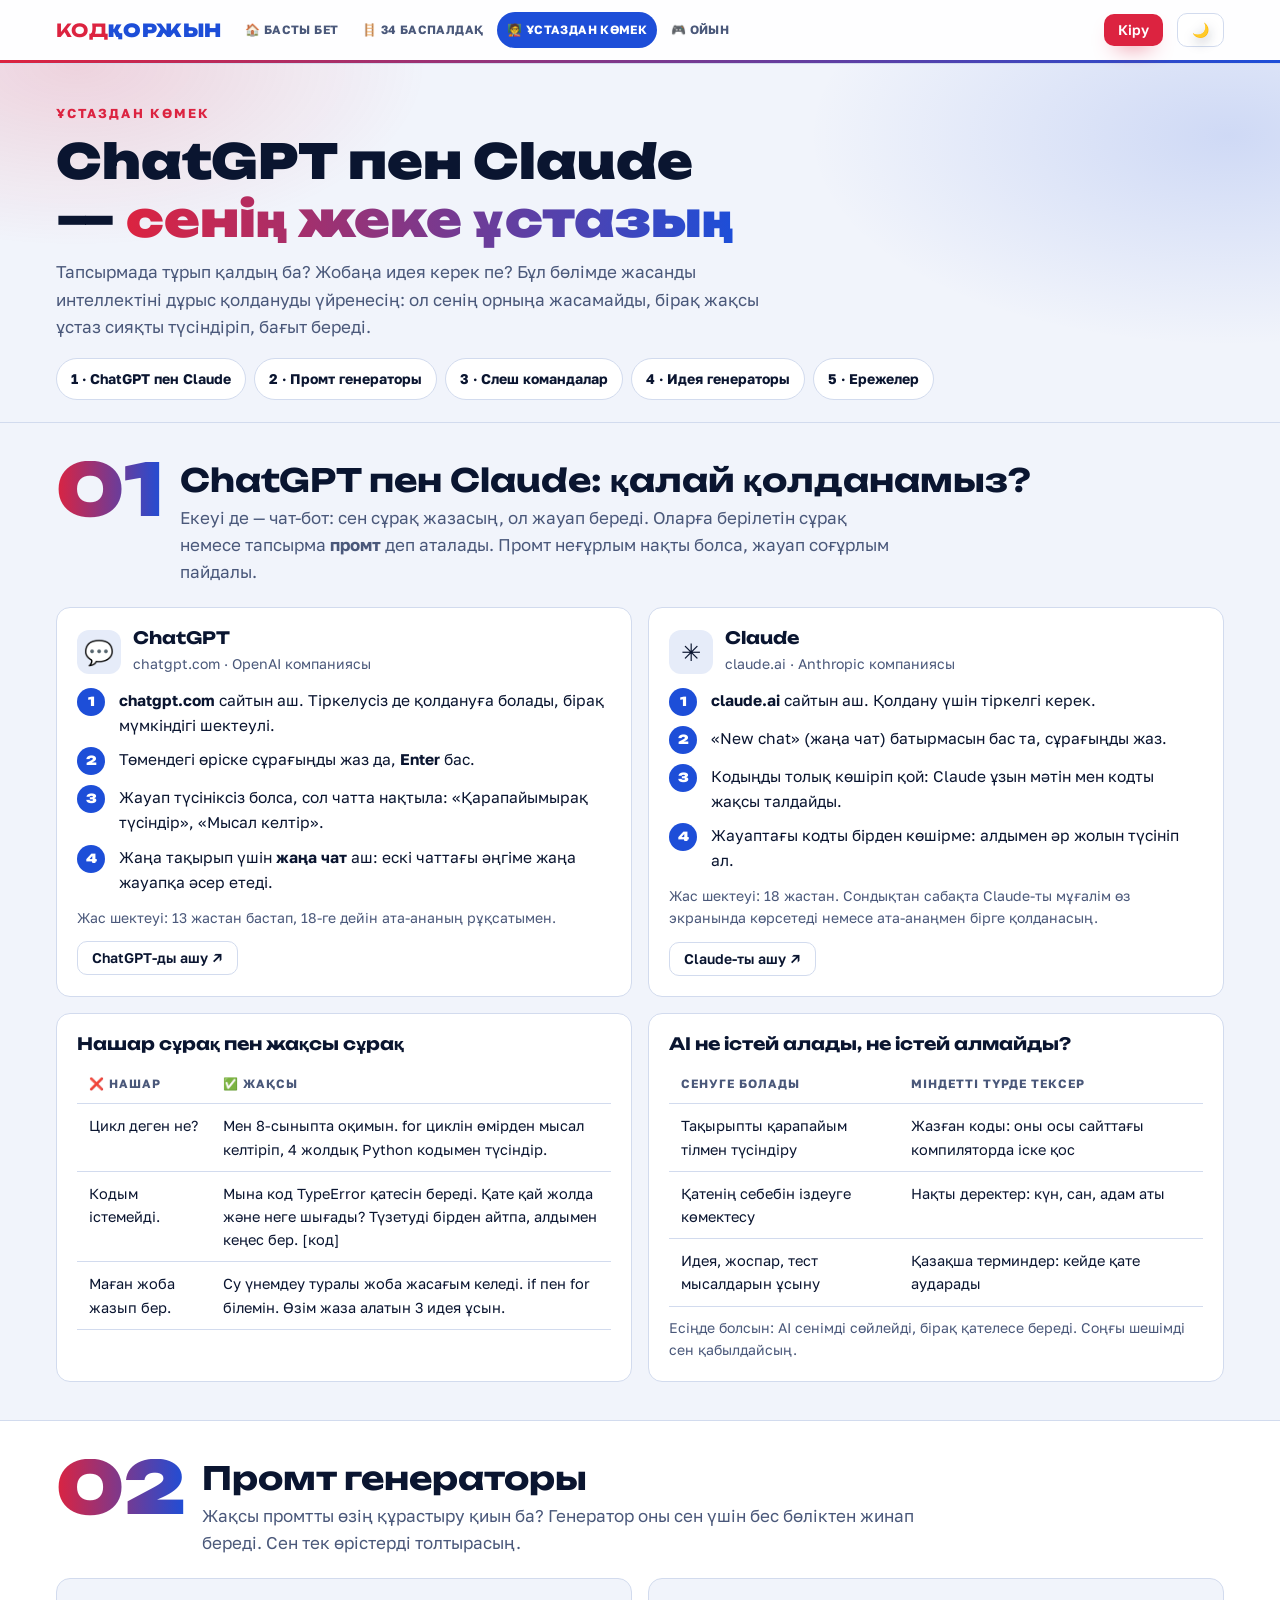
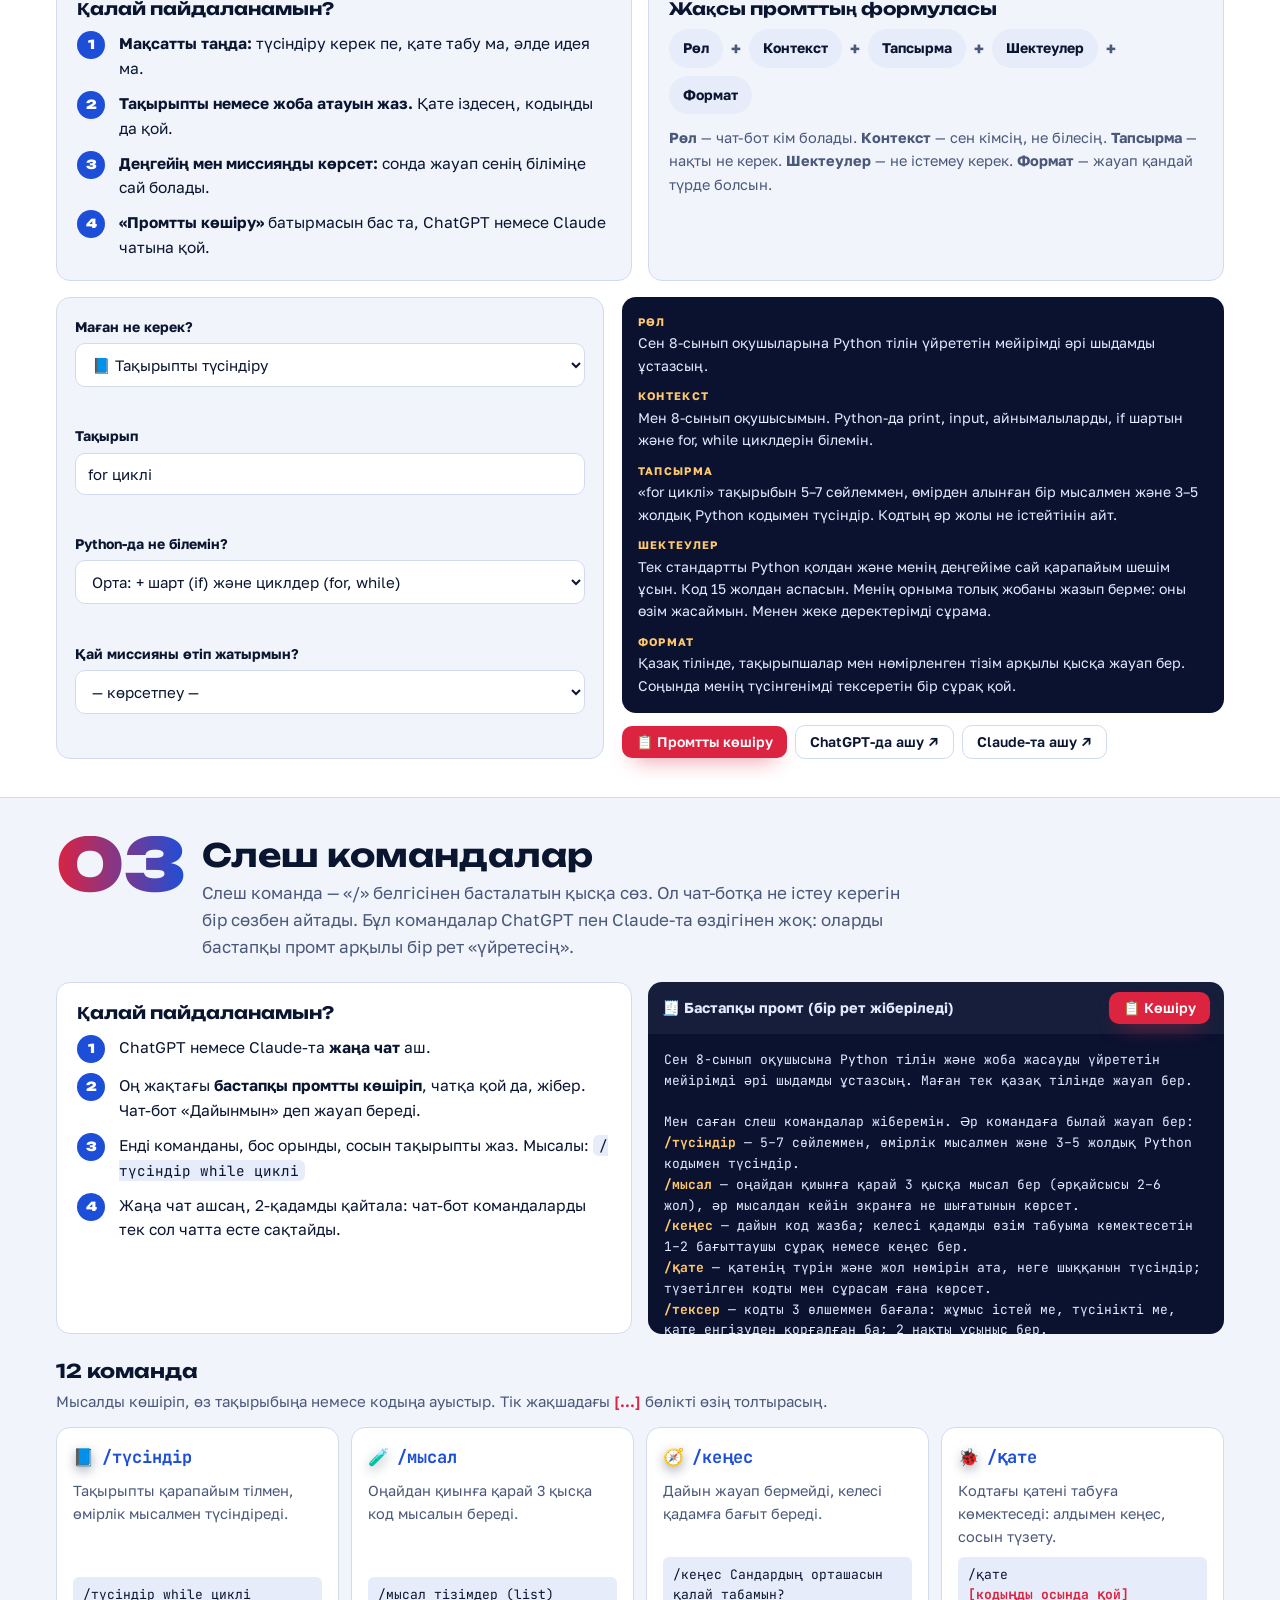
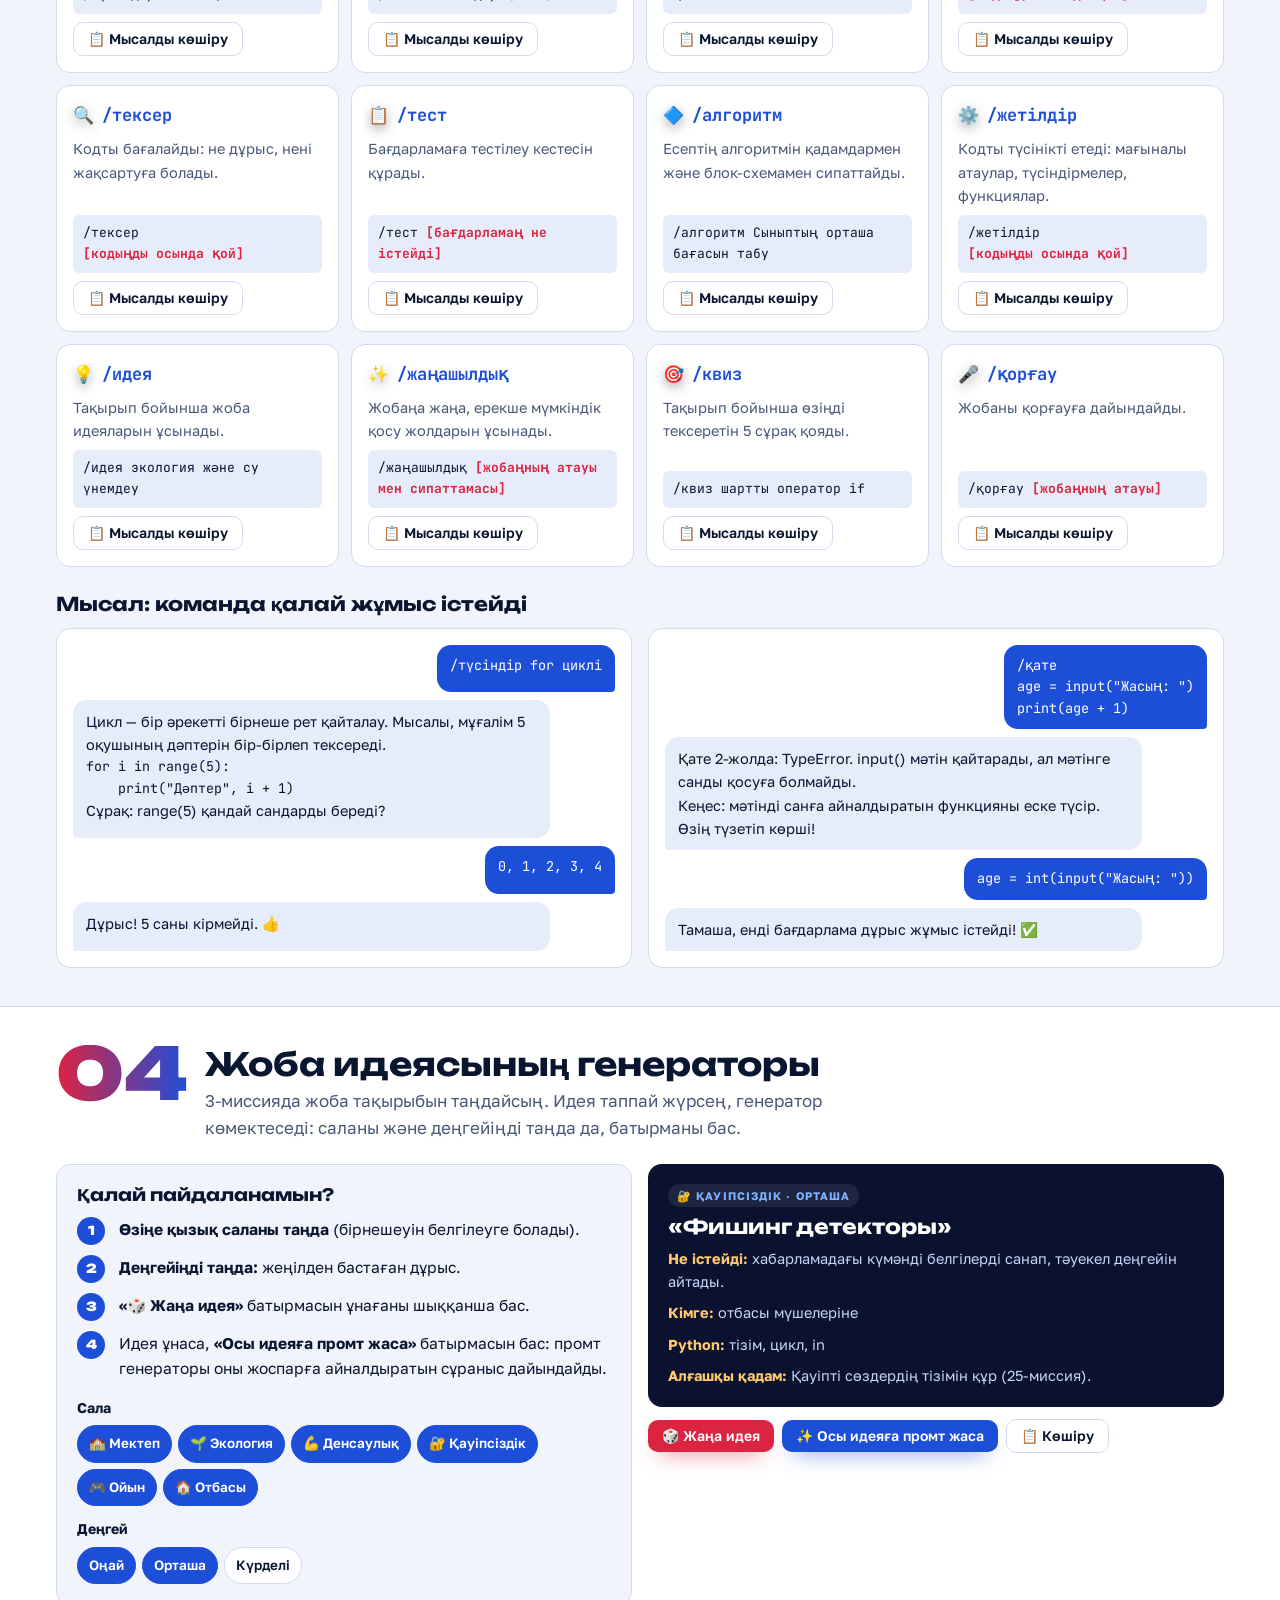
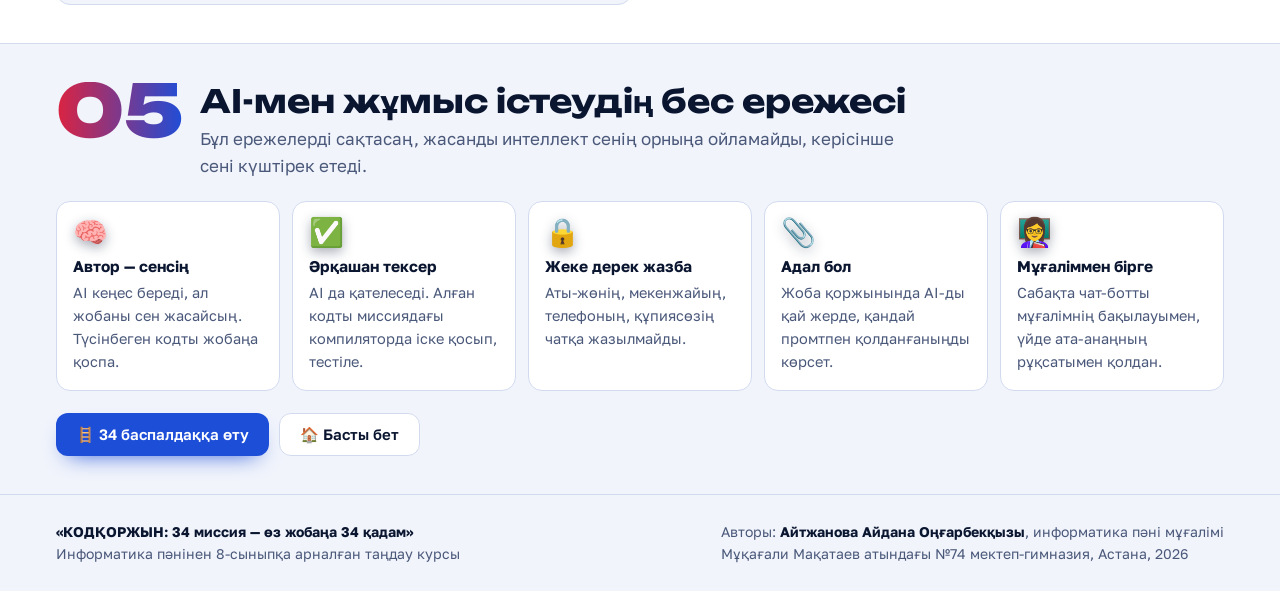
==== komek.html @ 3af96bdb "Add files via upload" ====
<!DOCTYPE html>
<html lang="kk">
<head>
<meta charset="utf-8">
<meta name="viewport" content="width=device-width, initial-scale=1, viewport-fit=cover">
<title>Ұстаздан көмек · КОДҚОРЖЫН</title>
<link rel="preconnect" href="https://fonts.googleapis.com">
<link rel="preconnect" href="https://fonts.gstatic.com" crossorigin>
<link rel="stylesheet" href="https://fonts.googleapis.com/css2?family=Unbounded:wght@500;700;900&family=Golos+Text:wght@400;500;600;700&family=JetBrains+Mono:wght@400;600;700&display=swap">
<link rel="stylesheet" href="kk.css">
</head>
<body>
<header class="top" id="top"></header>

<div class="page-head">
  <div class="wrap">
    <span class="kicker">ҰСТАЗДАН КӨМЕК</span>
    <h1>ChatGPT пен Claude — <em>сенің жеке ұстазың</em></h1>
    <p>Тапсырмада тұрып қалдың ба? Жобаңа идея керек пе? Бұл бөлімде жасанды интеллектіні дұрыс қолдануды үйренесің: ол сенің орныңа жасамайды, бірақ жақсы ұстаз сияқты түсіндіріп, бағыт береді.</p>
    <nav class="toc" aria-label="Бөлім мазмұны">
      <a href="#tools">1 · ChatGPT пен Claude</a>
      <a href="#prompt">2 · Промт генераторы</a>
      <a href="#slash">3 · Слеш командалар</a>
      <a href="#ideas">4 · Идея генераторы</a>
      <a href="#rules">5 · Ережелер</a>
    </nav>
  </div>
</div>

<!-- ============ 1. TOOLS ============ -->
<section class="sec" id="tools">
  <div class="wrap">
    <div class="sec-h"><span class="num">01</span><h2>ChatGPT пен Claude: қалай қолданамыз?</h2>
      <p>Екеуі де — чат-бот: сен сұрақ жазасың, ол жауап береді. Оларға берілетін сұрақ немесе тапсырма <b>промт</b> деп аталады. Промт неғұрлым нақты болса, жауап соғұрлым пайдалы.</p></div>
    <div class="grid g2">
      <div class="card">
        <div class="tool-h"><span class="logo">💬</span><div><h3>ChatGPT</h3><span class="muted" style="font-size:14px">chatgpt.com · OpenAI компаниясы</span></div></div>
        <ol class="how">
          <li><span><b>chatgpt.com</b> сайтын аш. Тіркелусіз де қолдануға болады, бірақ мүмкіндігі шектеулі.</span></li>
          <li><span>Төмендегі өріске сұрағыңды жаз да, <b>Enter</b> бас.</span></li>
          <li><span>Жауап түсініксіз болса, сол чатта нақтыла: «Қарапайымырақ түсіндір», «Мысал келтір».</span></li>
          <li><span>Жаңа тақырып үшін <b>жаңа чат</b> аш: ескі чаттағы әңгіме жаңа жауапқа әсер етеді.</span></li>
        </ol>
        <p class="muted" style="font-size:14px;margin-top:12px">Жас шектеуі: 13 жастан бастап, 18-ге дейін ата-ананың рұқсатымен.</p>
        <a class="btn ghost sm" style="margin-top:12px" href="https://chatgpt.com" target="_blank" rel="noopener">ChatGPT-ды ашу ↗</a>
      </div>
      <div class="card">
        <div class="tool-h"><span class="logo">✳️</span><div><h3>Claude</h3><span class="muted" style="font-size:14px">claude.ai · Anthropic компаниясы</span></div></div>
        <ol class="how">
          <li><span><b>claude.ai</b> сайтын аш. Қолдану үшін тіркелгі керек.</span></li>
          <li><span>«New chat» (жаңа чат) батырмасын бас та, сұрағыңды жаз.</span></li>
          <li><span>Кодыңды толық көшіріп қой: Claude ұзын мәтін мен кодты жақсы талдайды.</span></li>
          <li><span>Жауаптағы кодты бірден көшірме: алдымен әр жолын түсініп ал.</span></li>
        </ol>
        <p class="muted" style="font-size:14px;margin-top:12px">Жас шектеуі: 18 жастан. Сондықтан сабақта Claude-ты мұғалім өз экранында көрсетеді немесе ата-анаңмен бірге қолданасың.</p>
        <a class="btn ghost sm" style="margin-top:12px" href="https://claude.ai" target="_blank" rel="noopener">Claude-ты ашу ↗</a>
      </div>
    </div>

    <div class="grid g2" style="margin-top:16px">
      <div class="card">
        <h3 style="margin-bottom:10px">Нашар сұрақ пен жақсы сұрақ</h3>
        <div style="overflow-x:auto"><table class="cmp">
          <thead><tr><th>❌ Нашар</th><th>✅ Жақсы</th></tr></thead>
          <tbody>
            <tr><td>Цикл деген не?</td><td>Мен 8-сыныпта оқимын. for циклін өмірден мысал келтіріп, 4 жолдық Python кодымен түсіндір.</td></tr>
            <tr><td>Кодым істемейді.</td><td>Мына код TypeError қатесін береді. Қате қай жолда және неге шығады? Түзетуді бірден айтпа, алдымен кеңес бер. [код]</td></tr>
            <tr><td>Маған жоба жазып бер.</td><td>Су үнемдеу туралы жоба жасағым келеді. if пен for білемін. Өзім жаза алатын 3 идея ұсын.</td></tr>
          </tbody></table></div>
      </div>
      <div class="card">
        <h3 style="margin-bottom:10px">AI не істей алады, не істей алмайды?</h3>
        <div style="overflow-x:auto"><table class="cmp">
          <thead><tr><th>Сенуге болады</th><th>Міндетті түрде тексер</th></tr></thead>
          <tbody>
            <tr><td>Тақырыпты қарапайым тілмен түсіндіру</td><td>Жазған коды: оны осы сайттағы компиляторда іске қос</td></tr>
            <tr><td>Қатенің себебін іздеуге көмектесу</td><td>Нақты деректер: күн, сан, адам аты</td></tr>
            <tr><td>Идея, жоспар, тест мысалдарын ұсыну</td><td>Қазақша терминдер: кейде қате аударады</td></tr>
          </tbody></table></div>
        <p class="muted" style="font-size:14px;margin-top:10px">Есіңде болсын: AI сенімді сөйлейді, бірақ қателесе береді. Соңғы шешімді сен қабылдайсың.</p>
      </div>
    </div>
  </div>
</section>

<!-- ============ 2. PROMPT GENERATOR ============ -->
<section class="sec" id="prompt">
  <div class="wrap">
    <div class="sec-h"><span class="num">02</span><h2>Промт генераторы</h2>
      <p>Жақсы промтты өзің құрастыру қиын ба? Генератор оны сен үшін бес бөліктен жинап береді. Сен тек өрістерді толтырасың.</p></div>
    <div class="grid g2">
      <div class="card">
        <h3>Қалай пайдаланамын?</h3>
        <ol class="how">
          <li><span><b>Мақсатты таңда:</b> түсіндіру керек пе, қате табу ма, әлде идея ма.</span></li>
          <li><span><b>Тақырыпты немесе жоба атауын жаз.</b> Қате іздесең, кодыңды да қой.</span></li>
          <li><span><b>Деңгейің мен миссияңды көрсет:</b> сонда жауап сенің біліміңе сай болады.</span></li>
          <li><span><b>«Промтты көшіру»</b> батырмасын бас та, ChatGPT немесе Claude чатына қой.</span></li>
        </ol>
      </div>
      <div class="card">
        <h3 style="margin-bottom:10px">Жақсы промттың формуласы</h3>
        <div class="formula"><span>Рөл</span><i>+</i><span>Контекст</span><i>+</i><span>Тапсырма</span><i>+</i><span>Шектеулер</span><i>+</i><span>Формат</span></div>
        <p class="muted" style="font-size:14.5px;margin-top:12px"><b>Рөл</b> — чат-бот кім болады. <b>Контекст</b> — сен кімсің, не білесің. <b>Тапсырма</b> — нақты не керек. <b>Шектеулер</b> — не істемеу керек. <b>Формат</b> — жауап қандай түрде болсын.</p>
      </div>
    </div>
    <div class="gen">
      <form class="gen-form" id="genForm" autocomplete="off">
        <div><label class="l" for="gGoal">Маған не керек?</label>
          <select id="gGoal">
            <option value="explain">📘 Тақырыпты түсіндіру</option>
            <option value="debug">🐞 Кодтағы қатені табу</option>
            <option value="review">🔍 Кодты тексеріп, жақсарту</option>
            <option value="idea">✨ Жобама жаңа идея қосу</option>
            <option value="plan">🗺️ Жоба жоспарын құру</option>
            <option value="test">📋 Тест кестесін құру</option>
            <option value="defend">🎤 Қорғауға дайындалу</option>
          </select></div>
        <div><label class="l" for="gTopic" id="gTopicL">Тақырып</label><input type="text" id="gTopic" value="for циклі" maxlength="120"></div>
        <div id="gCodeRow" hidden><label class="l" for="gCode">Кодың (көшіріп қой)</label><textarea id="gCode" rows="5" spellcheck="false" style="font-family:var(--f-mono);font-size:13.5px" placeholder="age = input()&#10;print(age + 1)"></textarea></div>
        <div><label class="l" for="gLevel">Python-да не білемін?</label>
          <select id="gLevel">
            <option value="0">Бастауыш: print, input, айнымалылар, арифметика</option>
            <option value="1" selected>Орта: + шарт (if) және циклдер (for, while)</option>
            <option value="2">Жоғары: + тізімдер, функциялар (def)</option>
          </select></div>
        <div><label class="l" for="gMission">Қай миссияны өтіп жатырмын?</label><select id="gMission"><option value="0">— көрсетпеу —</option></select></div>
      </form>
      <div class="gen-res">
        <div class="gen-out" id="genOut" aria-live="polite"></div>
        <div class="gen-acts">
          <button class="btn primary sm" type="button" id="genCopy">📋 Промтты көшіру</button>
          <a class="btn ghost sm" id="genGpt" href="https://chatgpt.com" target="_blank" rel="noopener">ChatGPT-да ашу ↗</a>
          <a class="btn ghost sm" id="genClaude" href="https://claude.ai/new" target="_blank" rel="noopener">Claude-та ашу ↗</a>
          <span class="copied" id="genOk" aria-live="polite"></span>
        </div>
      </div>
    </div>
  </div>
</section>

<!-- ============ 3. SLASH ============ -->
<section class="sec" id="slash">
  <div class="wrap">
    <div class="sec-h"><span class="num">03</span><h2>Слеш командалар</h2>
      <p>Слеш команда — «/» белгісінен басталатын қысқа сөз. Ол чат-ботқа не істеу керегін бір сөзбен айтады. Бұл командалар ChatGPT пен Claude-та өздігінен жоқ: оларды бастапқы промт арқылы бір рет «үйретесің».</p></div>
    <div class="grid g2">
      <div class="card">
        <h3>Қалай пайдаланамын?</h3>
        <ol class="how">
          <li><span>ChatGPT немесе Claude-та <b>жаңа чат</b> аш.</span></li>
          <li><span>Оң жақтағы <b>бастапқы промтты көшіріп</b>, чатқа қой да, жібер. Чат-бот «Дайынмын» деп жауап береді.</span></li>
          <li><span>Енді команданы, бос орынды, сосын тақырыпты жаз. Мысалы: <code>/түсіндір while циклі</code></span></li>
          <li><span>Жаңа чат ашсаң, 2-қадамды қайтала: чат-бот командаларды тек сол чатта есте сақтайды.</span></li>
        </ol>
      </div>
      <div class="starter">
        <div class="starter-bar"><b>🧾 Бастапқы промт (бір рет жіберіледі)</b><span class="gen-acts"><span class="copied" id="starterOk" aria-live="polite"></span><button class="btn primary sm" type="button" id="starterCopy">📋 Көшіру</button></span></div>
        <pre id="starterText"></pre>
      </div>
    </div>
    <h3 style="margin:26px 0 6px;font-size:19px">12 команда</h3>
    <p class="muted" style="margin-bottom:14px;font-size:15px">Мысалды көшіріп, өз тақырыбыңа немесе кодыңа ауыстыр. Тік жақшадағы <mark>[...]</mark> бөлікті өзің толтырасың.</p>
    <div class="cmds" id="cmds"></div>
    <h3 style="margin:26px 0 12px;font-size:19px">Мысал: команда қалай жұмыс істейді</h3>
    <div class="grid g2">
      <div class="chat" aria-label="Чат мысалы 1">
        <div class="bubble me">/түсіндір for циклі</div>
        <div class="bubble ai">Цикл — бір әрекетті бірнеше рет қайталау. Мысалы, мұғалім 5 оқушының дәптерін бір-бірлеп тексереді.
<code>for i in range(5):</code><code>    print("Дәптер", i + 1)</code>Сұрақ: range(5) қандай сандарды береді?</div>
        <div class="bubble me">0, 1, 2, 3, 4</div>
        <div class="bubble ai">Дұрыс! 5 саны кірмейді. 👍</div>
      </div>
      <div class="chat" aria-label="Чат мысалы 2">
        <div class="bubble me">/қате
age = input("Жасың: ")
print(age + 1)</div>
        <div class="bubble ai">Қате 2-жолда: TypeError. input() мәтін қайтарады, ал мәтінге санды қосуға болмайды.
Кеңес: мәтінді санға айналдыратын функцияны еске түсір. Өзің түзетіп көрші!</div>
        <div class="bubble me">age = int(input("Жасың: "))</div>
        <div class="bubble ai">Тамаша, енді бағдарлама дұрыс жұмыс істейді! ✅</div>
      </div>
    </div>
  </div>
</section>

<!-- ============ 4. IDEAS ============ -->
<section class="sec" id="ideas">
  <div class="wrap">
    <div class="sec-h"><span class="num">04</span><h2>Жоба идеясының генераторы</h2>
      <p>3-миссияда жоба тақырыбын таңдайсың. Идея таппай жүрсең, генератор көмектеседі: саланы және деңгейіңді таңда да, батырманы бас.</p></div>
    <div class="grid g2">
      <div class="card">
        <h3>Қалай пайдаланамын?</h3>
        <ol class="how">
          <li><span><b>Өзіңе қызық саланы таңда</b> (бірнешеуін белгілеуге болады).</span></li>
          <li><span><b>Деңгейіңді таңда:</b> жеңілден бастаған дұрыс.</span></li>
          <li><span><b>«🎲 Жаңа идея»</b> батырмасын ұнағаны шыққанша бас.</span></li>
          <li><span>Идея ұнаса, <b>«Осы идеяға промт жаса»</b> батырмасын бас: промт генераторы оны жоспарға айналдыратын сұраныс дайындайды.</span></li>
        </ol>
        <div style="margin-top:16px"><span class="l" style="font-weight:700;font-size:14px;display:block;margin-bottom:6px">Сала</span><div class="chips" id="iCats"></div></div>
        <div style="margin-top:12px"><span class="l" style="font-weight:700;font-size:14px;display:block;margin-bottom:6px">Деңгей</span><div class="chips" id="iLv"></div></div>
      </div>
      <div style="display:flex;flex-direction:column;gap:12px">
        <div class="idea-box" id="ideaBox" aria-live="polite"></div>
        <div class="gen-acts">
          <button class="btn primary sm" type="button" id="ideaBtn">🎲 Жаңа идея</button>
          <button class="btn blue sm" type="button" id="ideaPrompt">✨ Осы идеяға промт жаса</button>
          <button class="btn ghost sm" type="button" id="ideaCopy">📋 Көшіру</button>
          <span class="copied" id="ideaOk" aria-live="polite"></span>
        </div>
      </div>
    </div>
  </div>
</section>

<!-- ============ 5. RULES ============ -->
<section class="sec" id="rules">
  <div class="wrap">
    <div class="sec-h"><span class="num">05</span><h2>AI-мен жұмыс істеудің бес ережесі</h2>
      <p>Бұл ережелерді сақтасаң, жасанды интеллект сенің орныңа ойламайды, керісінше сені күштірек етеді.</p></div>
    <div class="rules">
      <div class="rule-c"><span class="emo">🧠</span><b>Автор — сенсің</b><p>AI кеңес береді, ал жобаны сен жасайсың. Түсінбеген кодты жобаңа қоспа.</p></div>
      <div class="rule-c"><span class="emo">✅</span><b>Әрқашан тексер</b><p>AI да қателеседі. Алған кодты миссиядағы компиляторда іске қосып, тестіле.</p></div>
      <div class="rule-c"><span class="emo">🔒</span><b>Жеке дерек жазба</b><p>Аты-жөнің, мекенжайың, телефоның, құпиясөзің чатқа жазылмайды.</p></div>
      <div class="rule-c"><span class="emo">📎</span><b>Адал бол</b><p>Жоба қоржынында AI-ды қай жерде, қандай промтпен қолданғаныңды көрсет.</p></div>
      <div class="rule-c"><span class="emo">👩‍🏫</span><b>Мұғаліммен бірге</b><p>Сабақта чат-ботты мұғалімнің бақылауымен, үйде ата-анаңның рұқсатымен қолдан.</p></div>
    </div>
    <div style="margin-top:22px;display:flex;gap:10px;flex-wrap:wrap"><a class="btn blue" href="missions.html">🪜 34 баспалдаққа өту</a><a class="btn ghost" href="index.html">🏠 Басты бет</a></div>
  </div>
</section>

<footer>
  <div class="wrap">
    <div><b>«КОДҚОРЖЫН: 34 миссия — өз жобаңа 34 қадам»</b><br>Информатика пәнінен 8-сыныпқа арналған таңдау курсы</div>
    <div>Авторы: <b>Айтжанова Айдана Оңғарбекқызы</b>, информатика пәні мұғалімі<br>Мұқағали Мақатаев атындағы №74 мектеп-гимназия, Астана, 2026</div>
  </div>
</footer>

<script src="kk-core.js"></script>
<script src="missions-data.js"></script>
<script>
(function () {
"use strict";
const { $, $$, esc, copy } = KK;
const mk = s => esc(s).replace(/\[([^\]]+)\]/g, "<mark>[$1]</mark>");

/* ---------- 3. слеш командалар ---------- */
const CMDS = [
  ["/түсіндір", "📘", "Тақырыпты қарапайым тілмен, өмірлік мысалмен түсіндіреді.", "/түсіндір while циклі", "5–7 сөйлеммен, өмірлік мысалмен және 3–5 жолдық Python кодымен түсіндір."],
  ["/мысал", "🧪", "Оңайдан қиынға қарай 3 қысқа код мысалын береді.", "/мысал тізімдер (list)", "оңайдан қиынға қарай 3 қысқа мысал бер (әрқайсысы 2–6 жол), әр мысалдан кейін экранға не шығатынын көрсет."],
  ["/кеңес", "🧭", "Дайын жауап бермейді, келесі қадамға бағыт береді.", "/кеңес Сандардың орташасын қалай табамын?", "дайын код жазба; келесі қадамды өзім табуыма көмектесетін 1–2 бағыттаушы сұрақ немесе кеңес бер."],
  ["/қате", "🐞", "Кодтағы қатені табуға көмектеседі: алдымен кеңес, сосын түзету.", "/қате\n[кодыңды осында қой]", "қатенің түрін және жол нөмірін ата, неге шыққанын түсіндір; түзетілген кодты мен сұрасам ғана көрсет."],
  ["/тексер", "🔍", "Кодты бағалайды: не дұрыс, нені жақсартуға болады.", "/тексер\n[кодыңды осында қой]", "кодты 3 өлшеммен бағала: жұмыс істей ме, түсінікті ме, қате енгізуден қорғалған ба; 2 нақты ұсыныс бер."],
  ["/тест", "📋", "Бағдарламаға тестілеу кестесін құрады.", "/тест [бағдарламаң не істейді]", "«Енгізілетін дерек | Күтілетін нәтиже | Не тексеріледі» бағандары бар 5 жолдық кесте құр, шекаралық және қате енгізу жағдайларын қос."],
  ["/алгоритм", "🔷", "Есептің алгоритмін қадамдармен және блок-схемамен сипаттайды.", "/алгоритм Сыныптың орташа бағасын табу", "алгоритмді нөмірленген қадамдармен жаз, сосын блок-схема элементтерімен (басы, енгізу, шарт, әрекет, шығару, соңы) сипатта."],
  ["/жетілдір", "⚙️", "Кодты түсінікті етеді: мағыналы атаулар, түсіндірмелер, функциялар.", "/жетілдір\n[кодыңды осында қой]", "кодты мағыналы атаулармен және қазақша түсіндірмелермен (#) қайта жаз, не өзгергенін тізіммен түсіндір."],
  ["/идея", "💡", "Тақырып бойынша жоба идеяларын ұсынады.", "/идея экология және су үнемдеу", "8-сынып оқушысы 34 сабақта жасай алатын 5 жоба идеясын ұсын: мәселе, пайдаланушы, қажет Python ұғымдары."],
  ["/жаңашылдық", "✨", "Жобаңа жаңа, ерекше мүмкіндік қосу жолдарын ұсынады.", "/жаңашылдық [жобаңның атауы мен сипаттамасы]", "жобаға қосуға болатын 3 жаңашыл мүмкіндік ұсын: не береді, қиындық деңгейі, бастауға арналған қысқа код үлгісі."],
  ["/квиз", "🎯", "Тақырып бойынша өзіңді тексеретін 5 сұрақ қояды.", "/квиз шартты оператор if", "5 сұрақты бір-бірден қой, әр жолы менің жауабымды күтіп, тексеріп, түсіндір; соңында ұпайымды айт."],
  ["/қорғау", "🎤", "Жобаны қорғауға дайындайды.", "/қорғау [жобаңның атауы]", "5 бөлімнен тұратын 3 минуттық таныстыру жоспарын және комиссия қоюы мүмкін 5 сұрақты бер."]
];
const starter = "Сен 8-сынып оқушысына Python тілін және жоба жасауды үйрететін мейірімді әрі шыдамды ұстазсың. Маған тек қазақ тілінде жауап бер.\n\nМен саған слеш командалар жіберемін. Әр командаға былай жауап бер:\n" + CMDS.map(c => c[0] + " — " + c[4]).join("\n") + "\n\nЖалпы ережелер:\n1. Менің орныма толық жобаны жазып берме: мен өзім үйреніп, өзім жасағым келеді.\n2. Кодты қысқа ұста (15 жолдан аспасын) және тек стандартты Python қолдан.\n3. Әр жауаптың соңында менің түсінгенімді тексеретін бір қысқа сұрақ қой.\n4. Менен жеке деректерімді сұрама.\n5. Егер мен командасыз жазсам, қарапайым ұстаз ретінде жауап бер.\n\nТүсінсең, «Дайынмын! Команданы жаз.» деп қана жауап бер.";
$("#starterText").innerHTML = esc(starter).replace(/^(\/\S+)/gm, '<span class="sl">$1</span>');
$("#starterCopy").onclick = () => copy(starter, $("#starterOk"));
$("#cmds").innerHTML = CMDS.map((c, i) => `<div class="cmd"><div class="slash"><span class="emo">${c[1]}</span>${c[0]}</div><p>${c[2]}</p><code class="ex">${mk(c[3])}</code><button class="btn ghost sm" type="button" data-c="${i}">📋 Мысалды көшіру</button></div>`).join("");
$$("[data-c]").forEach(b => b.onclick = () => { copy(CMDS[+b.dataset.c][3], null); const o = b.innerHTML; b.innerHTML = "✓ Көшірілді"; setTimeout(() => b.innerHTML = o, 1800) });

/* ---------- 2. промт генераторы ---------- */
const LEVEL = ["print, input, айнымалылар және арифметикалық амалдарды", "print, input, айнымалыларды, if шартын және for, while циклдерін", "айнымалыларды, шарттарды, циклдерді, тізімдерді және функцияларды (def)"];
const GOAL = {
  explain: { l: "Тақырып", ph: "for циклі", code: false, role: "Сен 8-сынып оқушыларына Python тілін үйрететін мейірімді әрі шыдамды ұстазсың.", task: t => `«${t}» тақырыбын 5–7 сөйлеммен, өмірден алынған бір мысалмен және 3–5 жолдық Python кодымен түсіндір. Кодтың әр жолы не істейтінін айт.` },
  debug: { l: "Бағдарлама не істеуі керек?", ph: "жасты енгізіп, келесі жылғы жасты шығарады", code: true, role: "Сен оқушыға қатені өзі табуға үйрететін тәжірибелі Python ұстазысың.", task: (t, c) => `Менің бағдарламам мынаны істеуі керек: ${t}. Бірақ ол қате береді немесе дұрыс жұмыс істемейді. Қатенің түрін және жол нөмірін ата, неге шыққанын түсіндір. Түзетілген кодты бірден жазба: алдымен маған кеңес бер, мен өзім түзетіп көремін.\n\nКодым:\n${c}` },
  review: { l: "Бағдарлама не істейді?", ph: "үш бағаның орташасын есептейді", code: true, role: "Сен оқушылардың кодын тексеретін мұқият әрі әділ Python ұстазысың.", task: (t, c) => `Менің бағдарламам мынаны істейді: ${t}. Кодымды үш өлшеммен бағала: дұрыс жұмыс істей ме, оқуға түсінікті ме, қате енгізуден қорғалған ба. Сосын жақсартуға 2 нақты ұсыныс бер.\n\nКодым:\n${c}` },
  idea: { l: "Жобаның атауы және ол не істейді", ph: "Сынып викторинасы: сұрақ қойып, ұпай санайды", code: false, role: "Сен 8-сынып оқушыларының жобаларына жетекшілік ететін тәжірибелі IT менторсың.", task: t => `Менің жобам: ${t}. Жобама қосуға болатын 3 жаңашыл мүмкіндік ұсын. Әрқайсысының не беретінін, пайдаланушыға пайдасын және қиындық деңгейін (оңай, орташа, қиын) жаз.` },
  plan: { l: "Жобаның атауы және ол не істейді", ph: "Су үнемдеу есептегіші: айлық су шығынын есептейді", code: false, role: "Сен 8-сынып оқушыларының жобаларына жетекшілік ететін тәжірибелі IT менторсың.", task: t => `Менің жобам: ${t}. Оны жасаудың 5–7 қадамдық жоспарын құр. Әр қадамда не істейтінімді, қандай Python ұғымы керек екенін және нәтижесінде не дайын болатынын көрсет.` },
  test: { l: "Бағдарлама не істейді?", ph: "ұпай бойынша бағаны анықтайды (85-тен жоғары — 5)", code: false, role: "Сен бағдарламаларды сынайтын мұқият тестілеуші әрі ұстазсың.", task: t => `Менің бағдарламам мынаны істейді: ${t}. «Енгізілетін дерек | Күтілетін нәтиже | Не тексеріледі» бағандары бар 6 жолдық тест кестесін құр. Қалыпты, шекаралық және қате енгізу жағдайларын қамты.` },
  defend: { l: "Жобаның атауы және ол не істейді", ph: "Асхана көмекшісі: тапсырыс қабылдап, құнын есептейді", code: false, role: "Сен оқушыларды жоба қорғауға дайындайтын тәжірибелі ұстазсың.", task: t => `Менің жобам: ${t}. Оны қорғауға арналған 3 минуттық таныстыру жоспарын құр: 5 бөлім, әрқайсысына неше секунд бөлу керек. Сосын комиссия қоюы мүмкін 5 сұрақты жаз, бірақ жауабын берме.` }
};
$("#gMission").innerHTML += KK_MISSIONS.map((m, i) => `<option value="${i + 1}">${String(i + 1).padStart(2, "0")} · ${esc(m.t)}</option>`).join("");
try { const last = KK.LS.get("kk-mission", 0); if (last) $("#gMission").value = last } catch (e) { }
let lastGoal = "explain";
function build() {
  const gk = $("#gGoal").value, g = GOAL[gk];
  if (gk !== lastGoal) { const inp = $("#gTopic"); if (!inp.dataset.touched) inp.value = g.ph; lastGoal = gk }
  $("#gTopicL").textContent = g.l; $("#gTopic").placeholder = g.ph; $("#gCodeRow").hidden = !g.code;
  const topic = $("#gTopic").value.trim() || "[" + g.l.toLowerCase() + "]", code = $("#gCode").value.trim() || "[кодыңды осында қой]";
  const mi = +$("#gMission").value;
  const parts = [
    ["Рөл", g.role],
    ["Контекст", `Мен 8-сынып оқушысымын. ${mi ? `Қазір «КОДҚОРЖЫН» курсының ${mi}-миссиясын («${KK_MISSIONS[mi - 1].t}») өтіп жатырмын. ` : ""}Python-да ${LEVEL[+$("#gLevel").value]} білемін.`],
    ["Тапсырма", g.task(topic, code)],
    ["Шектеулер", "Тек стандартты Python қолдан және менің деңгейіме сай қарапайым шешім ұсын. Код 15 жолдан аспасын. Менің орныма толық жобаны жазып берме: оны өзім жасаймын. Менен жеке деректерімді сұрама."],
    ["Формат", "Қазақ тілінде, тақырыпшалар мен нөмірленген тізім арқылы қысқа жауап бер. Соңында менің түсінгенімді тексеретін бір сұрақ қой."]
  ];
  const text = parts.map(p => p[0] + ": " + p[1]).join("\n\n");
  $("#genOut").innerHTML = parts.map(p => `<div class="part"><b>${p[0]}</b><span style="white-space:pre-wrap">${mk(p[1])}</span></div>`).join("");
  const q = encodeURIComponent(text);
  $("#genGpt").href = "https://chatgpt.com/?q=" + q; $("#genClaude").href = "https://claude.ai/new?q=" + q;
  return text;
}
$("#gTopic").addEventListener("input", () => { $("#gTopic").dataset.touched = "1"; build() });
$("#gCode").addEventListener("input", build);
["#gGoal", "#gLevel", "#gMission"].forEach(id => $(id).addEventListener("change", () => { if (id === "#gGoal") delete $("#gTopic").dataset.touched; build() }));
$("#genForm").addEventListener("submit", e => e.preventDefault());
$("#genCopy").onclick = () => copy(build(), $("#genOk"));
build();

/* ---------- 4. идея генераторы ---------- */
const CATS = [["school", "🏫 Мектеп"], ["eco", "🌱 Экология"], ["health", "💪 Денсаулық"], ["safe", "🔐 Қауіпсіздік"], ["game", "🎮 Ойын"], ["home", "🏠 Отбасы"]];
const ILV = ["Оңай", "Орташа", "Күрделі"];
/* [сала, деңгей, атауы, не істейді, кімге, Python ұғымдары, алғашқы қадам] */
const IDEAS = [
  ["school", 0, "Баға калькуляторы", "тоқсандық бағаларды енгізіп, орташасын және қорытынды бағаны шығарады", "оқушыларға", "енгізу, арифметика, шарт", "Үш бағаны input() арқылы енгізіп, орташасын шығар."],
  ["school", 1, "Сынып викторинасы", "пән бойынша сұрақтар қойып, дұрыс жауаптарға ұпай санайды", "сыныптастарға", "тізім, цикл, шарт", "Үш сұрақ пен жауабын екі тізімге жаз."],
  ["school", 1, "Үй тапсырмасының жоспарлағышы", "тапсырмаларды мерзімі бойынша реттеп, бүгін не істеу керегін айтады", "оқушыларға", "тізім, цикл, шарт", "Тапсырма атауы мен неше күн қалғанын енгізіп көр."],
  ["school", 2, "Асхана көмекшісі", "мәзірден тағам таңдатып, тапсырыстың жалпы құнын есептейді", "оқушылар мен ата-аналарға", "тізім, while мәзірі, функция", "Мәзірді экранға шығаратын show_menu() функциясын жаз."],
  ["eco", 0, "Су үнемдеу есептегіші", "отбасының бір айда жұмсайтын суын есептеп, үнемдеу кеңесін береді", "отбасыға", "енгізу, арифметика, шарт", "Душта неше минут тұратыныңды енгізіп, литрге айналдыр."],
  ["eco", 1, "Қоқыс сұрыптау кеңесшісі", "қалдықтың түрін енгізсең, оны қай жәшікке тастау керегін айтады", "барлық тұрғындарға", "тізім, шарт, in", "Пластик, қағаз, шыны тізімдерін құр."],
  ["eco", 1, "Ауа райы күнделігі", "апталық температураны жинап, орташа мәнін, ең жылы және ең суық күнді табады", "сыныпқа", "тізім, цикл, max, min", "Жеті күннің температурасын тізімге енгіз."],
  ["eco", 2, "Электр үнемдеу бақылаушысы", "үйдегі құрылғылардың қуаты мен жұмыс уақыты бойынша айлық шығынды есептейді", "отбасыға", "цикл, функция, арифметика", "Бір шамның айлық шығынын есептейтін функция жаз."],
  ["health", 0, "Су ішу ескерткіші", "салмағыңа қарай күндік су мөлшерін есептеп, неше стақан қалғанын айтады", "оқушыларға", "енгізу, арифметика", "Салмақты енгізіп, 30 мл-ге көбейт."],
  ["health", 1, "Қадам талдаушы", "апталық қадам санын енгізіп, мақсатқа жеткен күндерді санайды", "спортпен айналысатындарға", "тізім, цикл, шарт", "Мақсат пен жеті күннің қадамын енгіз."],
  ["health", 1, "Ұйқы калькуляторы", "ұйықтаған және оянған уақыт бойынша ұйқы ұзақтығын есептеп, бағалайды", "жасөспірімдерге", "арифметика, шарт, // және %", "Ұйқы сағатын енгізіп, 8 сағатпен салыстыр."],
  ["health", 2, "Жаттығу жоспары", "деңгейіңе қарай 7 күндік жаттығу кестесін құрып, орындалғанын белгілейді", "сыныптастарға", "тізім, цикл, функция", "Жеті күннің жаттығуын тізімге жаз."],
  ["safe", 0, "Қауіпсіздік тесті", "бес сұрақ қойып, интернеттегі қауіпсіздік деңгейіңді анықтайды", "оқушыларға", "енгізу, шарт, айнымалы", "Бір сұрақ қойып, жауапқа қарай ұпай қос."],
  ["safe", 1, "Құпиясөз тексергіш", "ойдан шығарылған құпиясөздің беріктігін ұпаймен бағалайды", "барлық пайдаланушыларға", "цикл, шарт, мәтін әдістері", "Алдымен тек ұзындығын тексер (24-миссия)."],
  ["safe", 1, "Фишинг детекторы", "хабарламадағы күмәнді белгілерді санап, тәуекел деңгейін айтады", "отбасы мүшелеріне", "тізім, цикл, in", "Қауіпті сөздердің тізімін құр (25-миссия)."],
  ["safe", 2, "Құпия хат шифрлаушы", "мәтінді Цезарь шифрымен жасырады және кері ашады", "достарыңа", "цикл, функция, мәтін", "Бір әріпті 3 орынға жылжытып көр."],
  ["game", 0, "Мәтіндік квест", "таңдауыңа қарай сюжеті өзгеретін шытырман оқиға", "сыныптастарға", "енгізу, шарт", "Бір таңдауы бар шағын оқиға жаз: солға ма, оңға ма?"],
  ["game", 1, "Санды тап", "компьютер ойлаған санды «үлкен» немесе «кіші» деген кеңес арқылы табасың", "барлығына", "while, шарт, random", "Жасырын санды әзірге өзің жаз: secret = 7."],
  ["game", 1, "Тас, қайшы, қағаз", "компьютермен ойнап, жеңіс пен жеңілісті санайды", "достарыңа", "random, шарт, цикл", "Екі ойыншының таңдауын салыстыратын шарт жаз."],
  ["game", 2, "Сөз жұмбақ", "жасырылған сөзді әріптеп табатын ойын, әрекет саны шектеулі", "сыныптастарға", "тізім, while, мәтін", "Сөзді жұлдызшамен жасырып шығар."],
  ["home", 0, "Қалта ақша есепшісі", "кіріс пен шығысты енгізіп, қалдығын және неше күнге жететінін көрсетеді", "оқушыларға", "енгізу, арифметика", "Апталық ақша мен күндік шығынды енгіз."],
  ["home", 0, "Рецепт калькуляторы", "адам санына қарай өнімдердің мөлшерін қайта есептейді", "отбасыға", "енгізу, арифметика", "Бір адамға керек ұн мөлшерін адам санына көбейт."],
  ["home", 1, "Кезекшілік кестесі", "отбасы мүшелеріне апталық үй шаруасын әділ бөледі", "отбасыға", "тізім, цикл, %", "Есімдер мен міндеттердің екі тізімін құр."],
  ["home", 2, "Сатып алу тізімі", "тауар қосады, өшіреді және жалпы құнын есептейді", "ата-анаға", "тізім, while мәзірі, функция", "Тізімге тауар қосатын мәзір пунктін жаса."]
];
$("#iCats").innerHTML = CATS.map(c => `<button class="chip" type="button" aria-pressed="true" data-cat="${c[0]}">${c[1]}</button>`).join("");
$("#iLv").innerHTML = ILV.map((l, i) => `<button class="chip" type="button" aria-pressed="${i < 2}" data-ilv="${i}">${l}</button>`).join("");
let curIdea = null;
function idea() {
  const cats = $$("#iCats .chip").filter(c => c.getAttribute("aria-pressed") === "true").map(c => c.dataset.cat);
  const lvs = $$("#iLv .chip").filter(c => c.getAttribute("aria-pressed") === "true").map(c => +c.dataset.ilv);
  const pool = IDEAS.filter(d => cats.includes(d[0]) && lvs.includes(d[1]));
  const box = $("#ideaBox");
  if (!pool.length) { curIdea = null; box.innerHTML = `<h3>Идея табылмады</h3><p class="meta">Кемінде бір саланы және бір деңгейді таңда.</p>`; return }
  let d; do { d = pool[Math.floor(Math.random() * pool.length)] } while (pool.length > 1 && d === curIdea);
  curIdea = d;
  box.classList.remove("anim-in"); void box.offsetWidth; box.classList.add("anim-in");
  box.innerHTML = `<span class="tag" style="justify-self:start;background:#ffffff14;color:#7FB2FF">${CATS.find(c => c[0] === d[0])[1]} · ${ILV[d[1]]}</span>
    <h3>«${esc(d[2])}»</h3>
    <p class="meta"><b>Не істейді:</b> ${esc(d[3])}.</p>
    <p class="meta"><b>Кімге:</b> ${esc(d[4])}</p>
    <p class="meta"><b>Python:</b> ${esc(d[5])}</p>
    <p class="meta"><b>Алғашқы қадам:</b> ${esc(d[6])}</p>`;
}
$$("#iCats .chip, #iLv .chip").forEach(c => c.onclick = () => { c.setAttribute("aria-pressed", c.getAttribute("aria-pressed") === "true" ? "false" : "true"); idea() });
$("#ideaBtn").onclick = idea;
$("#ideaCopy").onclick = () => { if (curIdea) copy(`Жоба идеясы: «${curIdea[2]}»\nНе істейді: ${curIdea[3]}.\nКімге: ${curIdea[4]}\nPython: ${curIdea[5]}\nАлғашқы қадам: ${curIdea[6]}`, $("#ideaOk")) };
$("#ideaPrompt").onclick = () => {
  if (!curIdea) return;
  $("#gGoal").value = "plan"; lastGoal = "plan";
  $("#gTopic").value = `${curIdea[2]}: ${curIdea[3]}`; $("#gTopic").dataset.touched = "1";
  $("#gLevel").value = curIdea[1]; build();
  $("#prompt").scrollIntoView({ behavior: "smooth", block: "start" });
};
idea();

KK.header("komek.html");
KK.start({ needLogin: false, section: () => "Ұстаздан көмек", onChange: () => { } });
})();
</script>
</body>
</html>
---- kk.css ----
/* КОДҚОРЖЫН — ішкі беттердің ортақ стилі (missions.html, komek.html).
   Түстер мен шрифттер басты беттегідей. */
:root{
  --bg:#F1F4FB; --surface:#FFFFFF; --surface-2:#E6ECF9; --ink:#0A1530; --muted:#4A587A; --line:#D2DBEE;
  --blue:#1D4ED8; --blue-deep:#0B2A8F; --red:#DC2340; --red-deep:#A3122A;
  --code-bg:#0A1230; --code-ink:#E4EBFF; --code-dim:#8193C4; --code-str:#FF8A9A; --code-num:#7FB2FF; --code-kw:#FFC86B;
  --ok:#0F7A55; --ok-bg:#E1F4EC; --bad:#C01D36; --bad-bg:#FCE7EA; --warn:#8A5A00; --warn-bg:#FFF3D6;
  --gold:#C98A00;
  --glow-r:rgba(220,35,64,.16); --glow-b:rgba(29,78,216,.16); --shadow:rgba(10,21,48,.12);
  --emo-shadow:rgba(10,21,48,.35);
  --f-display:"Unbounded","Golos Text",system-ui,sans-serif;
  --f-body:"Golos Text",system-ui,-apple-system,"Segoe UI",Roboto,sans-serif;
  --f-mono:"JetBrains Mono",ui-monospace,"Cascadia Code",Consolas,monospace;
  --grad-rb:linear-gradient(90deg,var(--red),var(--blue));
  --r:14px;
}
@media (prefers-color-scheme: dark){:root:not([data-theme="light"]){
  --bg:#060B1C; --surface:#0D1631; --surface-2:#142049; --ink:#E8EDFB; --muted:#9BA9CC; --line:#223060;
  --blue:#5B8CFF; --blue-deep:#A9C1FF; --red:#FF4C62; --red-deep:#FF9AA7;
  --code-bg:#030716; --code-ink:#E4EBFF; --code-dim:#7686B5;
  --ok:#3FD49B; --ok-bg:#0C2C22; --bad:#FF6B7D; --bad-bg:#371120; --warn:#FFC86B; --warn-bg:#33270A;
  --gold:#FFC86B;
  --glow-r:rgba(255,76,98,.18); --glow-b:rgba(91,140,255,.2); --shadow:rgba(0,0,0,.45);
  --emo-shadow:rgba(0,0,0,.6); color-scheme:dark;
}}
:root[data-theme="dark"]{
  --bg:#060B1C; --surface:#0D1631; --surface-2:#142049; --ink:#E8EDFB; --muted:#9BA9CC; --line:#223060;
  --blue:#5B8CFF; --blue-deep:#A9C1FF; --red:#FF4C62; --red-deep:#FF9AA7;
  --code-bg:#030716; --code-ink:#E4EBFF; --code-dim:#7686B5;
  --ok:#3FD49B; --ok-bg:#0C2C22; --bad:#FF6B7D; --bad-bg:#371120; --warn:#FFC86B; --warn-bg:#33270A;
  --gold:#FFC86B;
  --glow-r:rgba(255,76,98,.18); --glow-b:rgba(91,140,255,.2); --shadow:rgba(0,0,0,.45);
  --emo-shadow:rgba(0,0,0,.6); color-scheme:dark;
}
[hidden]{display:none!important}
*{box-sizing:border-box}
html{scroll-behavior:smooth;scroll-padding-top:84px}
body{margin:0;background:var(--bg);color:var(--ink);font-family:var(--f-body);font-size:17px;line-height:1.6;-webkit-font-smoothing:antialiased;overflow-x:hidden}
h1,h2,h3,h4{font-family:var(--f-display);line-height:1.2;text-wrap:balance;margin:0}
p{margin:0}
a{color:var(--blue)}
code,pre,textarea.code{font-family:var(--f-mono)}
code{font-size:.92em;background:var(--surface-2);padding:1px 6px;border-radius:6px}
:focus-visible{outline:3px solid var(--blue);outline-offset:3px;border-radius:6px}
.wrap{max-width:1200px;margin:0 auto;padding-inline:16px}
.emo{display:inline-block;filter:drop-shadow(0 4px 6px var(--emo-shadow));font-style:normal;line-height:1}
.muted{color:var(--muted)}

/* ===== header ===== */
.top{position:sticky;top:0;z-index:50;background:color-mix(in srgb,var(--surface) 90%,transparent);backdrop-filter:blur(12px);-webkit-backdrop-filter:blur(12px);border-bottom:1px solid var(--line)}
.top .wrap{display:flex;align-items:center;gap:14px;height:60px}
.brand{font-family:var(--f-display);font-weight:900;font-size:18px;letter-spacing:.02em;text-decoration:none;color:var(--ink);white-space:nowrap}
.brand b{color:var(--red)} .brand i{font-style:normal;color:var(--blue)}
.nav{display:flex;gap:4px;overflow-x:auto;scrollbar-width:none;flex:1;min-width:0}
.nav::-webkit-scrollbar{display:none}
.nav a{font-size:12px;font-weight:700;letter-spacing:.03em;text-decoration:none;color:var(--muted);padding:8px 10px;border-radius:999px;white-space:nowrap;transition:background .2s,color .2s}
.nav a:hover{color:var(--ink);background:var(--surface-2)}
.nav a.on{color:#fff;background:var(--blue)}
.who{display:flex;gap:8px;align-items:center;white-space:nowrap}
.who-chip{font-size:13.5px;font-weight:700;padding:7px 11px;border-radius:999px;background:var(--surface-2)}
.who-chip small{font-weight:600;color:var(--muted);font-family:var(--f-mono);font-size:11.5px}
.top-line{height:3px;background:var(--grad-rb)}

/* ===== buttons, tags, cards ===== */
.btn{appearance:none;border:0;cursor:pointer;font:600 15px/1 var(--f-body);padding:13px 20px;border-radius:12px;text-decoration:none;display:inline-flex;gap:8px;align-items:center;justify-content:center;transition:transform .15s,box-shadow .2s,background .2s,border-color .2s}
.btn:active{transform:translateY(1px) scale(.98)}
.btn:disabled{opacity:.5;cursor:not-allowed}
.btn.primary{background:var(--red);color:#fff;box-shadow:0 10px 22px -12px var(--red)}
.btn.blue{background:var(--blue);color:#fff;box-shadow:0 10px 22px -12px var(--blue)}
.btn.primary:hover:not(:disabled),.btn.blue:hover:not(:disabled){transform:translateY(-2px)}
.btn.ghost{background:var(--surface);color:var(--ink);border:1px solid var(--line)}
.btn.ghost:hover:not(:disabled){border-color:var(--blue);color:var(--blue)}
.btn.sm{padding:9px 14px;font-size:14px;border-radius:10px}
.tag{display:inline-block;font:700 11px/1 var(--f-body);letter-spacing:.1em;text-transform:uppercase;padding:6px 9px;border-radius:999px;background:var(--surface-2);color:var(--blue)}
.tag.red{color:var(--red)} .tag.ok{color:var(--ok);background:var(--ok-bg)}
.card{background:var(--surface);border:1px solid var(--line);border-radius:var(--r);padding:20px;min-width:0}
.card h3{font-size:17px}
.kicker{font-size:13px;font-weight:700;letter-spacing:.16em;color:var(--red)}

/* ===== page head ===== */
.page-head{padding:34px 0 22px;background:
   radial-gradient(500px 260px at 6% 0%,var(--glow-r),transparent 70%),
   radial-gradient(600px 300px at 96% 20%,var(--glow-b),transparent 70%)}
.page-head h1{font-size:clamp(28px,4.4vw,48px);font-weight:900;margin-top:8px}
.page-head h1 em{font-style:normal;background:var(--grad-rb);-webkit-background-clip:text;background-clip:text;color:transparent}
.page-head p{color:var(--muted);max-width:68ch;margin-top:10px}

/* ===== status bar ===== */
.status{display:grid;grid-template-columns:repeat(4,minmax(0,1fr));gap:10px;margin-top:20px}
.st-box{background:var(--surface);border:1px solid var(--line);border-radius:12px;padding:12px 14px;min-width:0}
.st-box small{display:block;font-size:11.5px;font-weight:700;letter-spacing:.1em;text-transform:uppercase;color:var(--muted)}
.st-box b{display:block;font-family:var(--f-display);font-size:16px;margin-top:4px;overflow:hidden;text-overflow:ellipsis;white-space:nowrap}
.st-box.hl{border-color:var(--blue);box-shadow:0 0 0 3px var(--glow-b)}
.st-box .bar{height:6px;border-radius:9px;background:var(--surface-2);margin-top:8px;overflow:hidden}
.st-box .bar i{display:block;height:100%;background:var(--grad-rb);border-radius:9px;transition:width .5s}

/* ===== layout ===== */
.cols{display:grid;grid-template-columns:minmax(0,1fr) 320px;gap:22px;align-items:start;padding-block:22px 60px}
.aside{position:sticky;top:76px;display:grid;gap:16px}

/* ===== stage + mission grid ===== */
.stage{margin-bottom:26px}
.stage-h{display:flex;align-items:baseline;gap:12px;margin-bottom:12px;flex-wrap:wrap}
.stage-h .rn{font-family:var(--f-display);font-weight:900;font-size:26px;background:var(--grad-rb);-webkit-background-clip:text;background-clip:text;color:transparent}
.stage-h h2{font-size:18px}
.stage-h span{font-size:13px;color:var(--muted);font-weight:600}
.m-grid{display:grid;grid-template-columns:repeat(auto-fill,minmax(210px,1fr));gap:12px}
.m-card{all:unset;box-sizing:border-box;cursor:pointer;display:flex;flex-direction:column;gap:8px;background:var(--surface);border:1px solid var(--line);border-radius:var(--r);padding:14px;transition:transform .2s,box-shadow .2s,border-color .2s;position:relative;min-width:0}
.m-card:hover{transform:translateY(-3px);border-color:var(--blue);box-shadow:0 16px 30px -20px var(--shadow)}
.m-card:focus-visible{outline:3px solid var(--blue);outline-offset:3px}
.m-card .row{display:flex;align-items:center;justify-content:space-between;gap:8px}
.m-card .no{font-family:var(--f-display);font-weight:900;font-size:13px;letter-spacing:.06em;color:var(--red)}
.m-card:nth-child(even) .no{color:var(--blue)}
.m-card .no small{font-size:10px;letter-spacing:.14em;color:var(--muted);margin-left:5px}
.m-card .emo{font-size:26px}
.m-card h3{font-size:14.5px;line-height:1.3;font-family:var(--f-body);font-weight:700}
.m-card .foot{display:flex;align-items:center;justify-content:space-between;margin-top:auto;font-size:12.5px;color:var(--muted);font-weight:600}
.dots3{display:flex;gap:5px}
.dots3 i{width:18px;height:6px;border-radius:9px;background:var(--surface-2)}
.dots3 i.on{background:var(--ok)}
.m-card.full{border-color:var(--ok)}
.m-card.full::after{content:"✓";position:absolute;top:-8px;right:-8px;width:24px;height:24px;border-radius:50%;background:var(--ok);color:#fff;display:grid;place-items:center;font-size:13px;font-weight:700}
.m-card.cur{border-color:var(--blue);box-shadow:0 0 0 3px var(--glow-b)}

/* ===== leaderboard ===== */
.lb h3{display:flex;align-items:center;gap:8px}
.lb-tabs{display:flex;gap:6px;margin:12px 0}
.lb-tabs button{all:unset;cursor:pointer;font-size:12.5px;font-weight:700;padding:6px 10px;border-radius:999px;background:var(--surface-2);color:var(--muted)}
.lb-tabs button[aria-pressed="true"]{background:var(--blue);color:#fff}
.lb-list{list-style:none;margin:0;padding:0;display:grid;gap:6px}
.lb-list li{display:grid;grid-template-columns:30px minmax(0,1fr) auto;gap:8px;align-items:center;padding:8px 10px;border-radius:10px;background:var(--bg);font-size:14.5px}
.lb-list li.me{outline:2px solid var(--blue)}
.lb-list .pl{font-family:var(--f-display);font-weight:900;font-size:14px;text-align:center}
.lb-list li:nth-child(1) .pl{color:var(--gold)}
.lb-list .nm{font-weight:700;overflow:hidden;text-overflow:ellipsis;white-space:nowrap}
.lb-list .nm small{display:block;font-weight:500;color:var(--muted);font-size:12px}
.lb-list .sc{font-family:var(--f-mono);font-weight:700;font-size:14px}
.lb-note{font-size:13px;color:var(--muted);margin-top:10px}
.my-rank{margin-top:10px;padding:10px 12px;border-radius:10px;background:var(--surface-2);font-size:14px;font-weight:600}
.ring{--v:0;width:74px;height:74px;border-radius:50%;flex:none;display:grid;place-items:center;background:conic-gradient(var(--blue) calc(var(--v)*1%),var(--surface-2) 0);position:relative}
.ring::before{content:"";position:absolute;inset:8px;border-radius:50%;background:var(--surface)}
.ring span{position:relative;font-family:var(--f-display);font-weight:900;font-size:13px}
.me-top{display:flex;gap:14px;align-items:center}
.lv-bars{display:grid;gap:7px;margin-top:14px}
.lv-bar{display:grid;grid-template-columns:70px 1fr 46px;gap:8px;align-items:center;font-size:13px;font-weight:600}
.lv-bar .tr{height:7px;border-radius:9px;background:var(--surface-2);overflow:hidden}
.lv-bar .tr i{display:block;height:100%;border-radius:9px;background:var(--ok);transition:width .5s}

/* ===== mission view ===== */
.crumb{display:flex;align-items:center;gap:10px;flex-wrap:wrap;margin-bottom:16px}
.m-hero{display:grid;grid-template-columns:auto minmax(0,1fr);gap:20px;align-items:start}
.m-big{font-family:var(--f-display);font-weight:900;font-size:clamp(54px,8vw,88px);line-height:.85;background:var(--grad-rb);-webkit-background-clip:text;background-clip:text;color:transparent;text-align:center}
.m-big small{display:block;font-size:12px;letter-spacing:.28em;margin-top:8px;-webkit-text-fill-color:var(--muted)}
.m-hero h1{font-size:clamp(22px,3vw,32px);margin-top:10px}
.m-hero ul{margin:12px 0 0;padding-left:20px;color:var(--muted);font-size:15.5px}
.m-res{margin-top:12px;padding:10px 14px;border-left:4px solid var(--blue);background:var(--surface-2);border-radius:0 10px 10px 0;font-size:15px}
.block{margin-top:20px}
.block-h{display:flex;align-items:center;gap:10px;margin-bottom:12px}
.block-h .n{width:30px;height:30px;border-radius:50%;background:var(--ink);color:var(--bg);display:grid;place-items:center;font-family:var(--f-display);font-weight:900;font-size:13px;flex:none}
.block-h h2{font-size:18px}
.block-h span.sub{font-size:13px;color:var(--muted);font-weight:600;margin-left:auto}
.vslot{position:relative;aspect-ratio:16/9;max-height:440px;width:100%;border-radius:var(--r);overflow:hidden;background:var(--code-bg);display:grid;place-items:center}
.vslot video,.vslot iframe{width:100%;height:100%;border:0;display:block;background:#000;object-fit:contain}
.vslot .ph{text-align:center;color:var(--code-ink);padding:20px;background:
  repeating-linear-gradient(0deg,transparent 0 31px,#ffffff0a 31px 32px),
  repeating-linear-gradient(90deg,transparent 0 31px,#ffffff0a 31px 32px);position:absolute;inset:0;display:grid;place-content:center;gap:8px}
.vslot .ph .emo{font-size:52px}
.vslot .ph b{font-family:var(--f-display);font-size:17px}
.vslot .ph span{color:var(--code-dim);font-size:13.5px}
.theory p{font-size:16px}
.theory .rule{margin-top:10px;padding:10px 14px;border-radius:10px;background:var(--surface-2);font-family:var(--f-mono);font-size:14px;overflow-x:auto;white-space:pre-wrap}

/* level tabs */
.lv-tabs{display:grid;grid-template-columns:repeat(3,minmax(0,1fr));gap:8px;margin-bottom:14px}
.lv-tab{all:unset;box-sizing:border-box;cursor:pointer;border:1.5px solid var(--line);border-radius:12px;padding:10px 12px;background:var(--surface);display:flex;flex-direction:column;gap:2px;transition:border-color .2s,background .2s;min-width:0}
.lv-tab b{font-family:var(--f-display);font-size:14px}
.lv-tab span{font-size:12.5px;color:var(--muted);font-weight:600}
.lv-tab[aria-selected="true"]{border-color:var(--blue);background:var(--surface-2)}
.lv-tab.done b::after{content:" ✓";color:var(--ok)}
.lv-tab:focus-visible{outline:3px solid var(--blue);outline-offset:2px}
.task h3{font-size:18px;margin:8px 0 6px}
.task p{color:var(--muted);font-size:15.5px;white-space:pre-line}
.task .ex{display:flex;flex-wrap:wrap;gap:8px;margin-top:10px}
.task .ex code{white-space:pre-wrap;padding:6px 10px;font-size:13.5px}

/* IDE */
.ide{margin-top:14px;border-radius:var(--r);overflow:hidden;background:var(--code-bg);color:var(--code-ink);box-shadow:0 20px 40px -26px var(--shadow)}
.ide-bar{display:flex;flex-wrap:wrap;gap:8px;align-items:center;justify-content:space-between;padding:8px 10px;background:#ffffff0d}
.ide-bar .fname{font-family:var(--f-mono);font-size:12.5px;color:var(--code-dim);padding-left:6px}
.ide-bar .acts{display:flex;flex-wrap:wrap;gap:6px}
.ide-bar .btn.ghost{background:transparent;color:var(--code-ink);border-color:#2A3870}
.ide-bar .btn.ghost:hover:not(:disabled){border-color:#7FB2FF;color:#fff}
.ide-ed{display:grid;grid-template-columns:44px minmax(0,1fr);max-height:420px}
.ide-gut{padding:14px 0;text-align:right;font:13.5px/1.6 var(--f-mono);color:#4F5E91;overflow:hidden;user-select:none}
.ide-gut div{padding-right:10px}
.ide-ed textarea{display:block;width:100%;min-height:150px;resize:vertical;border:0;outline:0;background:transparent;color:var(--code-ink);font:13.5px/1.6 var(--f-mono);padding:14px 14px 14px 4px;tab-size:4;white-space:pre;overflow:auto}
.ide-in{display:flex;gap:10px;align-items:center;padding:8px 12px;border-top:1px solid #1B2752;font-size:12.5px;color:var(--code-dim)}
.ide-in input{flex:1;min-width:0;background:#ffffff0d;border:1px solid #2A3870;border-radius:8px;color:var(--code-ink);font:13.5px var(--f-mono);padding:8px 10px}
.ide-out{border-top:1px solid #1B2752;padding:12px 14px;font:13.5px/1.6 var(--f-mono);white-space:pre-wrap;word-break:break-word;min-height:54px;max-height:260px;overflow:auto}
.ide-out .note{color:var(--code-dim)}
.ide-out .err{display:block;color:#FF8A9A}
.ide-out .hint{display:block;color:#FFC86B;margin-top:4px;font-family:var(--f-body)}
.runner .ide-ed textarea{min-height:90px}

/* feedback */
.fb{margin-top:14px;border-radius:var(--r);border:1.5px solid var(--line);background:var(--surface);overflow:hidden}
.fb-h{display:flex;align-items:center;gap:10px;padding:12px 16px;font-weight:700}
.fb-h .emo{font-size:26px}
.fb.ok{border-color:var(--ok)} .fb.ok .fb-h{background:var(--ok-bg);color:var(--ok)}
.fb.no{border-color:var(--bad)} .fb.no .fb-h{background:var(--bad-bg);color:var(--bad)}
.fb.part{border-color:var(--gold)} .fb.part .fb-h{background:var(--warn-bg);color:var(--warn)}
.fb-b{padding:14px 16px;display:grid;gap:10px;font-size:15px}
.fb-b ul{margin:0;padding-left:20px;display:grid;gap:4px}
.fb-tests{display:grid;gap:6px}
.fb-test{display:grid;grid-template-columns:24px minmax(0,1fr);gap:8px;padding:8px 10px;border-radius:10px;background:var(--bg);font-size:14px}
.fb-test code{white-space:pre-wrap;word-break:break-word}
.fb-test .l{color:var(--muted)}
.fb-next{display:flex;flex-wrap:wrap;gap:8px;align-items:center}
.fb-empty{padding:14px 16px;color:var(--muted);font-size:14.5px}
.m-nav{display:flex;justify-content:space-between;gap:10px;margin-top:22px;flex-wrap:wrap}

/* results table */
.res-table{width:100%;border-collapse:collapse;font-size:14px}
.res-table th,.res-table td{text-align:left;padding:8px 10px;border-bottom:1px solid var(--line)}
.res-table th{font-size:11.5px;letter-spacing:.08em;text-transform:uppercase;color:var(--muted)}
.res-table td.c{text-align:center}
.res-table .y{color:var(--ok);font-weight:700}.res-table .n{color:var(--muted)}

/* ===== overlays ===== */
.ov{position:fixed;inset:0;z-index:100;background:rgba(6,11,28,.72);backdrop-filter:blur(6px);display:grid;place-items:center;padding:16px;overflow:auto}
.ov-box{width:min(100%,460px);background:var(--surface);border-radius:20px;padding:26px;box-shadow:0 40px 80px -30px #000}
.ov-brand{font-family:var(--f-display);font-weight:900;font-size:14px;margin-bottom:14px}
.ov-brand b{color:var(--red)} .ov-brand i{font-style:normal;color:var(--blue)}
.ov-box h2{font-size:22px}
.ov-box .lead2{color:var(--muted);font-size:15px;margin:8px 0 16px}
.fld{margin-bottom:12px}
.fld label{display:block;font-size:13.5px;font-weight:700;margin-bottom:5px}
.fld input,.fld select,.inp{width:100%;padding:12px 14px;border-radius:12px;border:1.5px solid var(--line);background:var(--bg);color:var(--ink);font:16px var(--f-body)}
.fld input.bad{border-color:var(--bad)}
.row2{display:grid;grid-template-columns:1fr 1fr;gap:10px}
.msg{font-size:14px;min-height:20px;margin-bottom:10px}
.msg.bad{color:var(--bad)} .msg.ok{color:var(--ok)}
.msg button{all:unset;cursor:pointer;color:var(--blue);font-weight:700;text-decoration:underline}
.brk-ico{font-size:56px;text-align:center}
.brk-steps{margin:12px 0;padding-left:22px;font-size:15px}
.brk-timer{display:flex;align-items:center;gap:12px;margin:14px 0}
.brk-timer .tr{flex:1;height:8px;border-radius:9px;background:var(--surface-2);overflow:hidden}
.brk-timer .tr i{display:block;height:100%;width:0;background:var(--grad-rb);transition:width 1s linear}
.brk-timer b{font-family:var(--f-display);width:34px;text-align:right}

/* ===== komek page ===== */
.toc{display:flex;flex-wrap:wrap;gap:8px;margin-top:18px}
.toc a{text-decoration:none;font-weight:700;font-size:14px;padding:9px 14px;border-radius:999px;background:var(--surface);border:1px solid var(--line);color:var(--ink)}
.toc a:hover{border-color:var(--blue);color:var(--blue)}
.sec{padding-block:38px;border-top:1px solid var(--line)}
.sec:nth-of-type(even){background:var(--surface)}
.sec:nth-of-type(even) .card{background:var(--bg)}
.sec-h{display:grid;grid-template-columns:auto 1fr;gap:4px 16px;align-items:end;margin-bottom:22px}
.sec-h .num{grid-row:span 2;font-family:var(--f-display);font-weight:900;font-size:clamp(44px,7vw,72px);line-height:.8;background:var(--grad-rb);-webkit-background-clip:text;background-clip:text;color:transparent;align-self:start}
.sec-h h2{font-size:clamp(22px,3vw,32px)}
.sec-h p{color:var(--muted);max-width:66ch;grid-column:2}
.grid{display:grid;gap:16px}
.g2{grid-template-columns:repeat(2,minmax(0,1fr))}
.g3{grid-template-columns:repeat(3,minmax(0,1fr))}
.how{counter-reset:how;display:grid;gap:10px;margin:12px 0 0;padding:0;list-style:none}
.how li{counter-increment:how;display:grid;grid-template-columns:32px minmax(0,1fr);gap:10px;font-size:15.5px}
.how li::before{content:counter(how);width:28px;height:28px;border-radius:50%;background:var(--blue);color:#fff;display:grid;place-items:center;font-family:var(--f-display);font-weight:900;font-size:12.5px}
.tool-h{display:flex;align-items:center;gap:12px;margin-bottom:8px}
.tool-h .logo{width:44px;height:44px;border-radius:12px;display:grid;place-items:center;font-size:24px;background:var(--surface-2);flex:none}
.cmp{width:100%;border-collapse:collapse;font-size:14.5px}
.cmp th,.cmp td{padding:10px 12px;border-bottom:1px solid var(--line);text-align:left;vertical-align:top}
.cmp th{font-size:12px;letter-spacing:.08em;text-transform:uppercase;color:var(--muted)}
.starter{border-radius:var(--r);overflow:hidden;background:var(--code-bg);color:var(--code-ink)}
.starter-bar{display:flex;flex-wrap:wrap;gap:8px;justify-content:space-between;align-items:center;padding:10px 14px;background:#ffffff0d;font-size:14.5px}
.starter pre{margin:0;padding:16px;font-size:13px;line-height:1.6;white-space:pre-wrap;max-height:300px;overflow:auto}
.starter .sl{color:var(--code-kw);font-weight:700}
.copied{font-size:13.5px;font-weight:700;color:var(--ok)}
.starter .copied{color:#3FD49B}
.cmds{display:grid;grid-template-columns:repeat(auto-fill,minmax(250px,1fr));gap:12px}
.cmd{background:var(--surface);border:1px solid var(--line);border-radius:var(--r);padding:16px;display:flex;flex-direction:column;gap:8px}
.sec:nth-of-type(even) .cmd{background:var(--bg)}
.cmd .slash{font-family:var(--f-mono);font-weight:700;font-size:17px;color:var(--blue);display:flex;align-items:center;gap:8px}
.cmd p{font-size:14.5px;color:var(--muted)}
.cmd code.ex{display:block;white-space:pre-wrap;padding:8px 10px;font-size:13px;margin-top:auto}
.cmd .btn{align-self:flex-start}
mark{background:none;color:var(--red);font-weight:700}
.formula{display:flex;flex-wrap:wrap;gap:8px;align-items:center}
.formula span{padding:8px 14px;border-radius:999px;background:var(--surface-2);font-weight:700;font-size:14px}
.formula i{font-style:normal;color:var(--muted);font-weight:700}
.gen{display:grid;grid-template-columns:minmax(0,1fr) minmax(0,1.1fr);gap:18px;margin-top:16px}
.gen-form{display:grid;gap:12px;background:var(--surface);border:1px solid var(--line);border-radius:var(--r);padding:18px}
.sec:nth-of-type(even) .gen-form{background:var(--bg)}
.gen-form label.l,.gen-form .l{font-weight:700;font-size:14px;display:block;margin-bottom:5px}
.gen-form input[type=text],.gen-form select,.gen-form textarea{width:100%;padding:11px 12px;border-radius:10px;border:1.5px solid var(--line);background:var(--surface);color:var(--ink);font:15px var(--f-body)}
.chips{display:flex;flex-wrap:wrap;gap:6px}
.chip{all:unset;cursor:pointer;font-size:13.5px;font-weight:600;padding:7px 11px;border-radius:999px;border:1.5px solid var(--line);background:var(--surface)}
.chip[aria-pressed="true"]{border-color:var(--blue);background:var(--blue);color:#fff}
.chip:focus-visible{outline:3px solid var(--blue);outline-offset:2px}
.gen-res{display:flex;flex-direction:column;gap:12px}
.gen-out{background:var(--code-bg);color:var(--code-ink);border-radius:var(--r);padding:16px;font-size:14px;display:grid;gap:10px;flex:1}
.gen-out .part b{display:block;font-size:11px;letter-spacing:.12em;text-transform:uppercase;color:var(--code-kw);margin-bottom:2px}
.gen-out mark{color:var(--code-str)}
.gen-acts{display:flex;flex-wrap:wrap;gap:8px;align-items:center}
.idea-box{background:var(--code-bg);color:var(--code-ink);border-radius:var(--r);padding:20px;display:grid;gap:8px;min-height:190px}
.idea-box h3{font-size:20px;color:#fff}
.idea-box .meta{font-size:14.5px;color:#C9D4F5}
.idea-box .meta b{color:var(--code-kw)}
.rules{display:grid;grid-template-columns:repeat(auto-fit,minmax(200px,1fr));gap:12px}
.rule-c{background:var(--surface);border:1px solid var(--line);border-radius:var(--r);padding:16px;font-size:14.5px}
.sec:nth-of-type(even) .rule-c{background:var(--bg)}
.rule-c .emo{font-size:28px}
.rule-c b{display:block;margin:6px 0 2px;font-size:15.5px}
.rule-c p{color:var(--muted)}
.chat{display:grid;gap:8px;background:var(--surface);border:1px solid var(--line);border-radius:var(--r);padding:16px}
.sec:nth-of-type(even) .chat{background:var(--bg)}
.bubble{max-width:88%;padding:10px 13px;border-radius:14px;font-size:14.5px;white-space:pre-wrap}
.bubble.me{justify-self:end;background:var(--blue);color:#fff;border-bottom-right-radius:4px;font-family:var(--f-mono);font-size:13.5px}
.bubble.ai{background:var(--surface-2);border-bottom-left-radius:4px}
.bubble code{display:block;background:transparent;padding:0}

footer{border-top:1px solid var(--line);padding:26px 0;font-size:14px;color:var(--muted)}
footer .wrap{display:flex;flex-wrap:wrap;gap:14px 40px;justify-content:space-between}
footer b{color:var(--ink)}

@keyframes pop{from{transform:scale(.6);opacity:0}}
.anim-in{animation:pop .35s cubic-bezier(.2,.9,.3,1.3) both}
@media (prefers-reduced-motion: reduce){*{animation:none!important;transition:none!important}html{scroll-behavior:auto}}

@media (max-width:960px){
  .cols{grid-template-columns:minmax(0,1fr)}
  .aside{position:static}
  .status{grid-template-columns:repeat(2,minmax(0,1fr))}
  .gen,.g2,.g3{grid-template-columns:minmax(0,1fr)}
}
@media (max-width:560px){
  body{font-size:16px}
  .m-hero{grid-template-columns:minmax(0,1fr)}
  .m-big{text-align:left;font-size:54px}
  .m-grid{grid-template-columns:repeat(2,minmax(0,1fr))}
  .lv-tab span{font-size:11.5px}
  .who-chip small{display:none}
  .st-box b{white-space:normal;font-size:14.5px}
  .sec-h{grid-template-columns:minmax(0,1fr)}.sec-h p{grid-column:1}
  .brand{font-size:15px}
}
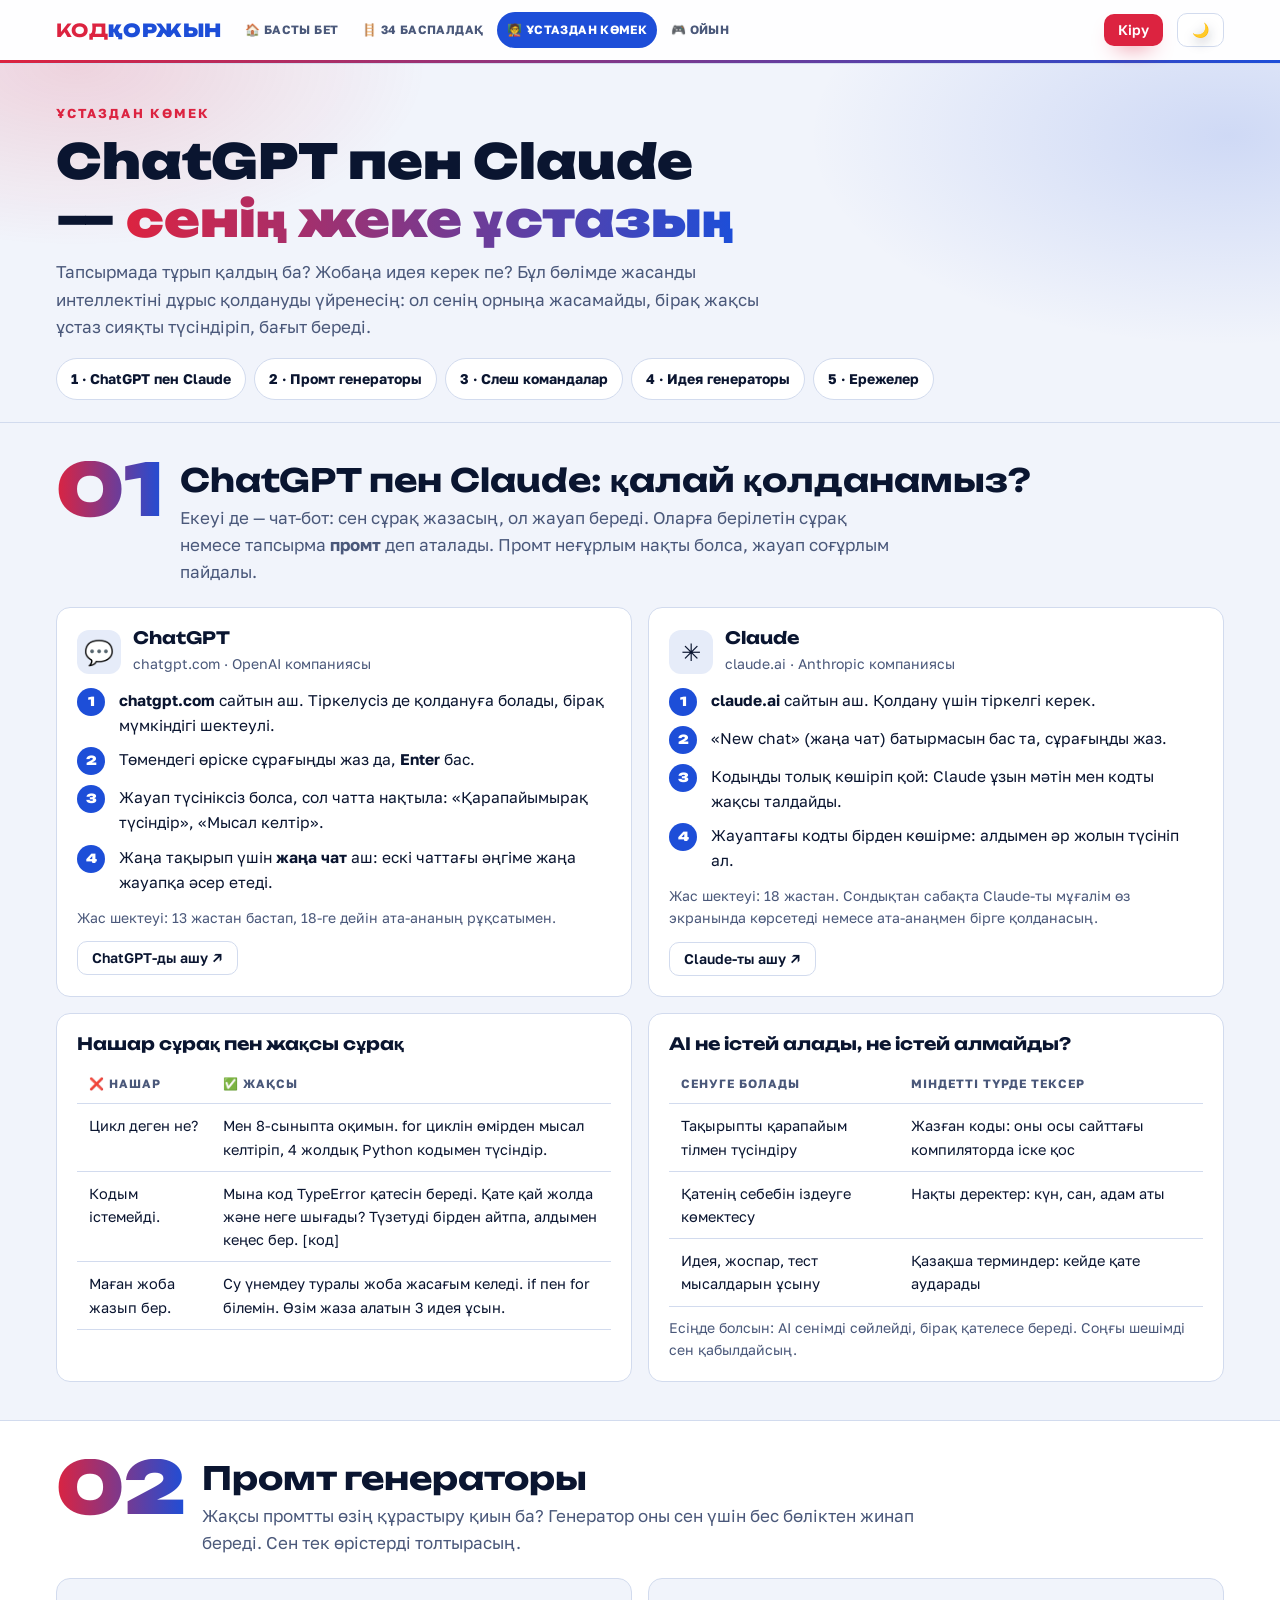
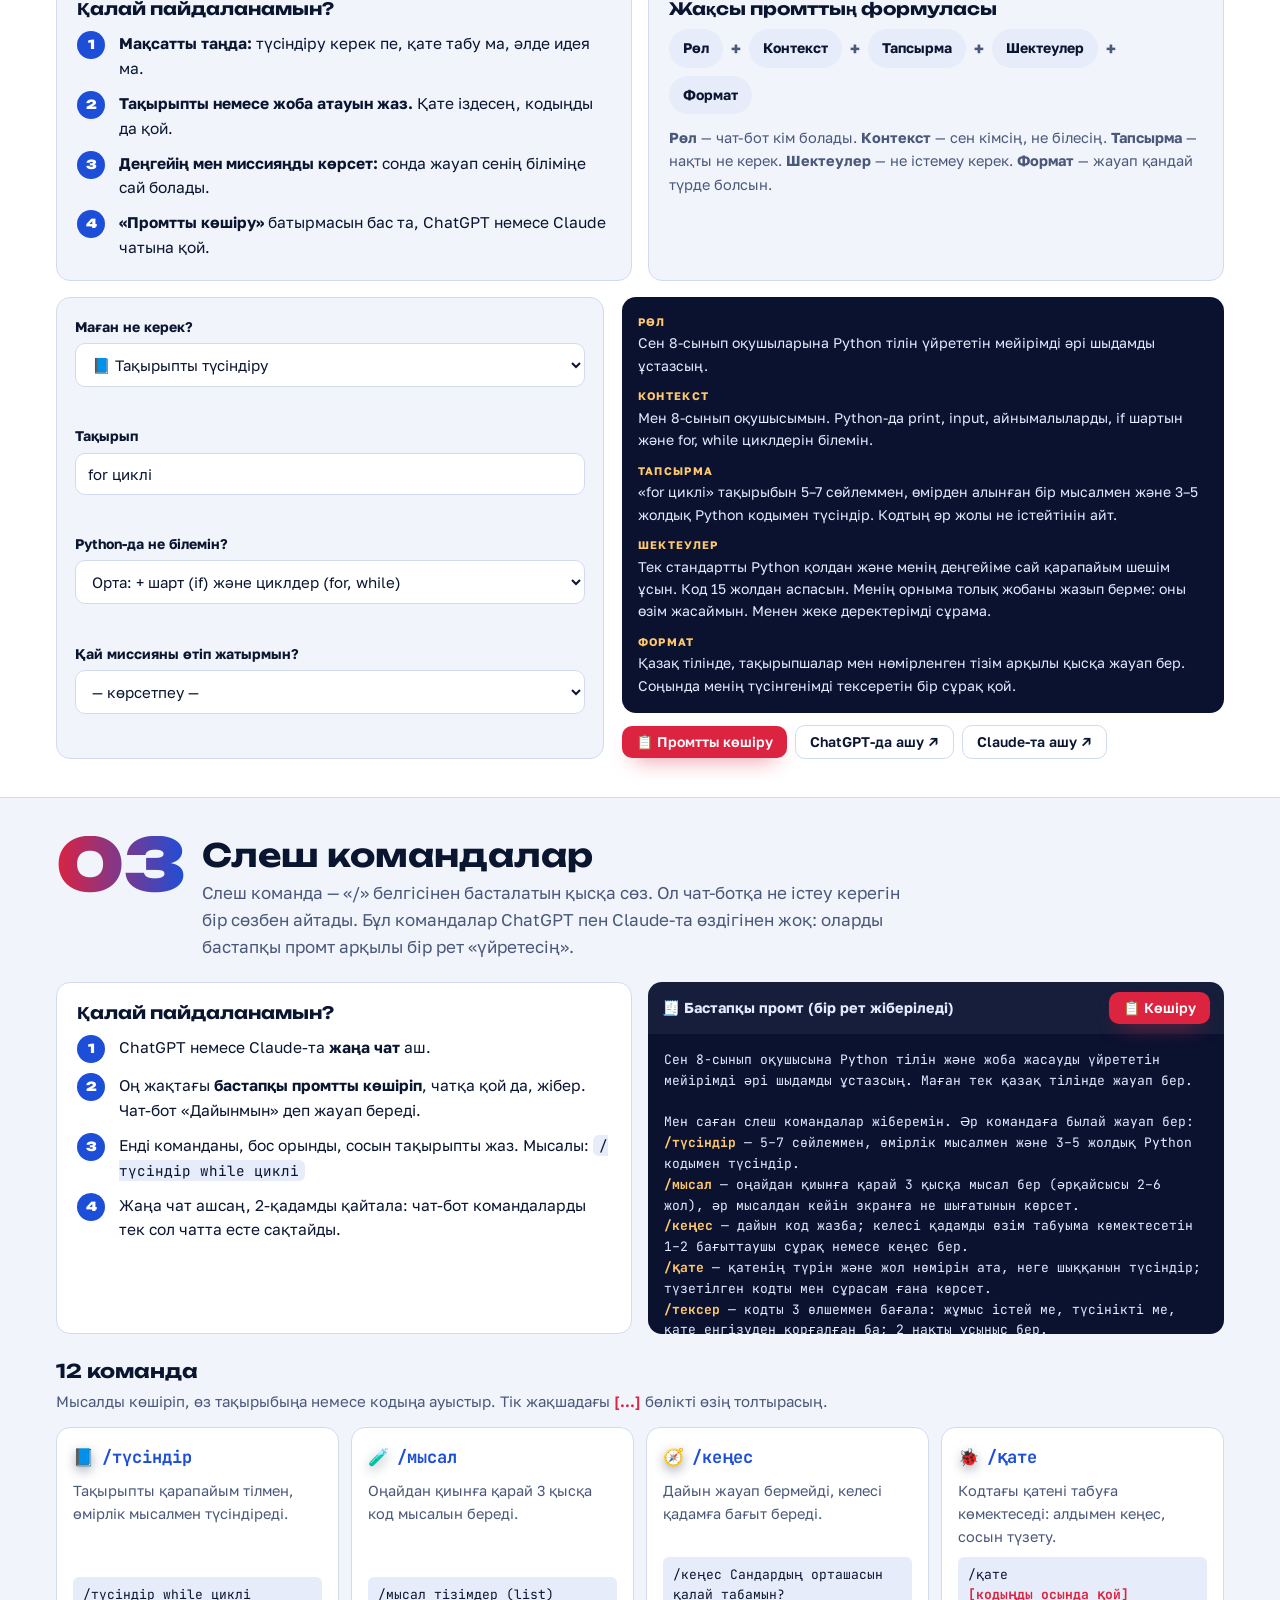
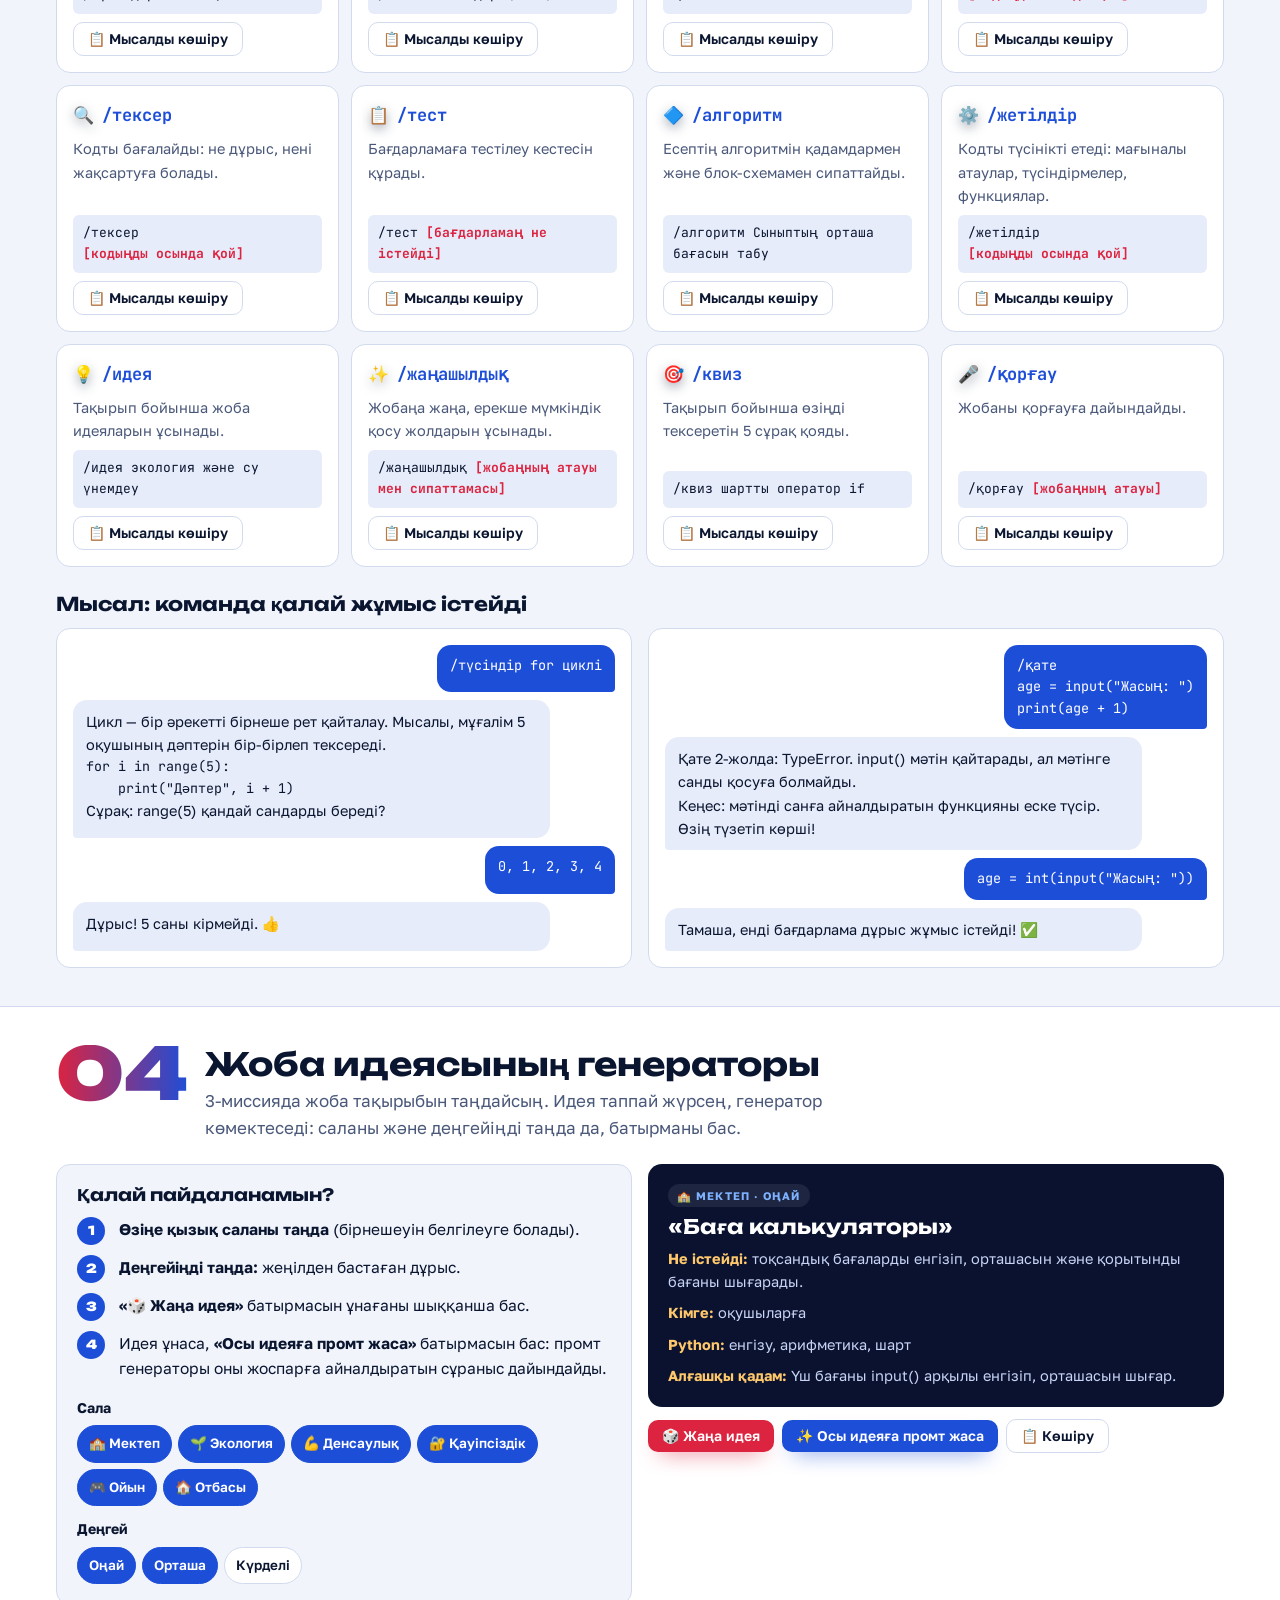
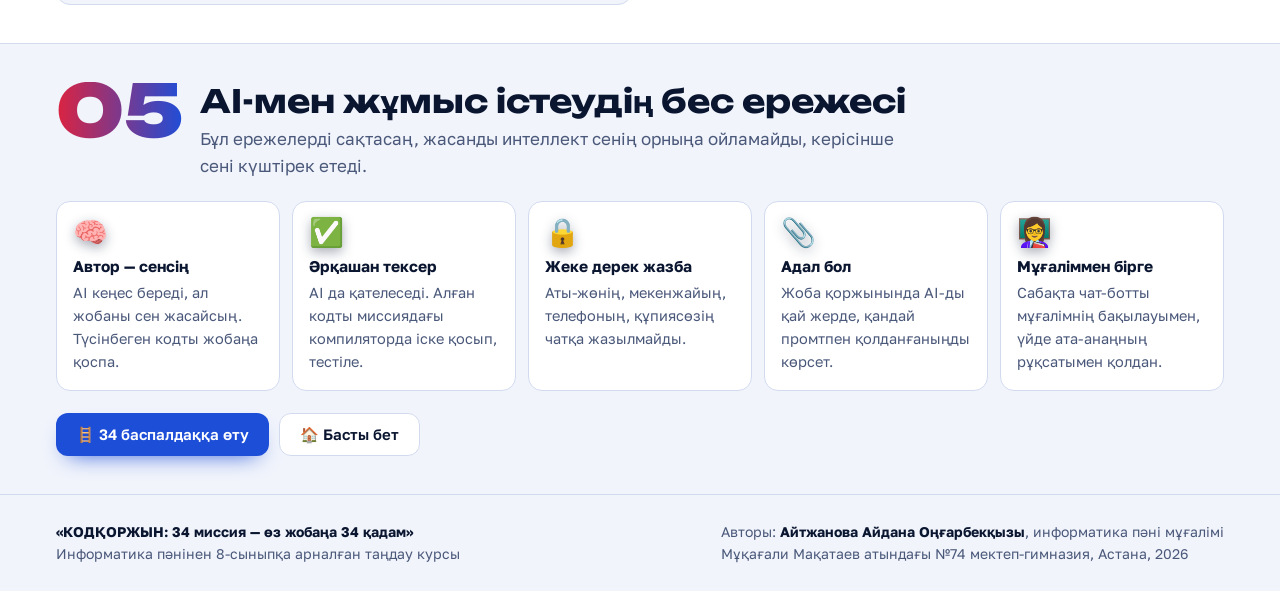
==== commit 1f7a3d3f: "Add files via upload" ====
--- a/komek.html
+++ b/komek.html
@@ -7,7 +7,7 @@
 <link rel="preconnect" href="https://fonts.googleapis.com">
 <link rel="preconnect" href="https://fonts.gstatic.com" crossorigin>
 <link rel="stylesheet" href="https://fonts.googleapis.com/css2?family=Unbounded:wght@500;700;900&family=Golos+Text:wght@400;500;600;700&family=JetBrains+Mono:wght@400;600;700&display=swap">
-<link rel="stylesheet" href="kk.css">
+<link rel="stylesheet" href="kk.css?v=3">
 </head>
 <body>
 <header class="top" id="top"></header>
@@ -237,8 +237,8 @@
   </div>
 </footer>
 
-<script src="kk-core.js"></script>
-<script src="missions-data.js"></script>
+<script src="kk-core.js?v=3"></script>
+<script src="missions-data.js?v=3"></script>
 <script>
 (function () {
 "use strict";
--- a/kk.css
+++ b/kk.css
@@ -171,7 +171,7 @@
 .theory .rule{margin-top:10px;padding:10px 14px;border-radius:10px;background:var(--surface-2);font-family:var(--f-mono);font-size:14px;overflow-x:auto;white-space:pre-wrap}
 
 /* level tabs */
-.lv-tabs{display:grid;grid-template-columns:repeat(3,minmax(0,1fr));gap:8px;margin-bottom:14px}
+.lv-tabs{display:grid;grid-template-columns:repeat(auto-fit,minmax(104px,1fr));gap:8px;margin-bottom:14px}
 .lv-tab{all:unset;box-sizing:border-box;cursor:pointer;border:1.5px solid var(--line);border-radius:12px;padding:10px 12px;background:var(--surface);display:flex;flex-direction:column;gap:2px;transition:border-color .2s,background .2s;min-width:0}
 .lv-tab b{font-family:var(--f-display);font-size:14px}
 .lv-tab span{font-size:12.5px;color:var(--muted);font-weight:600}
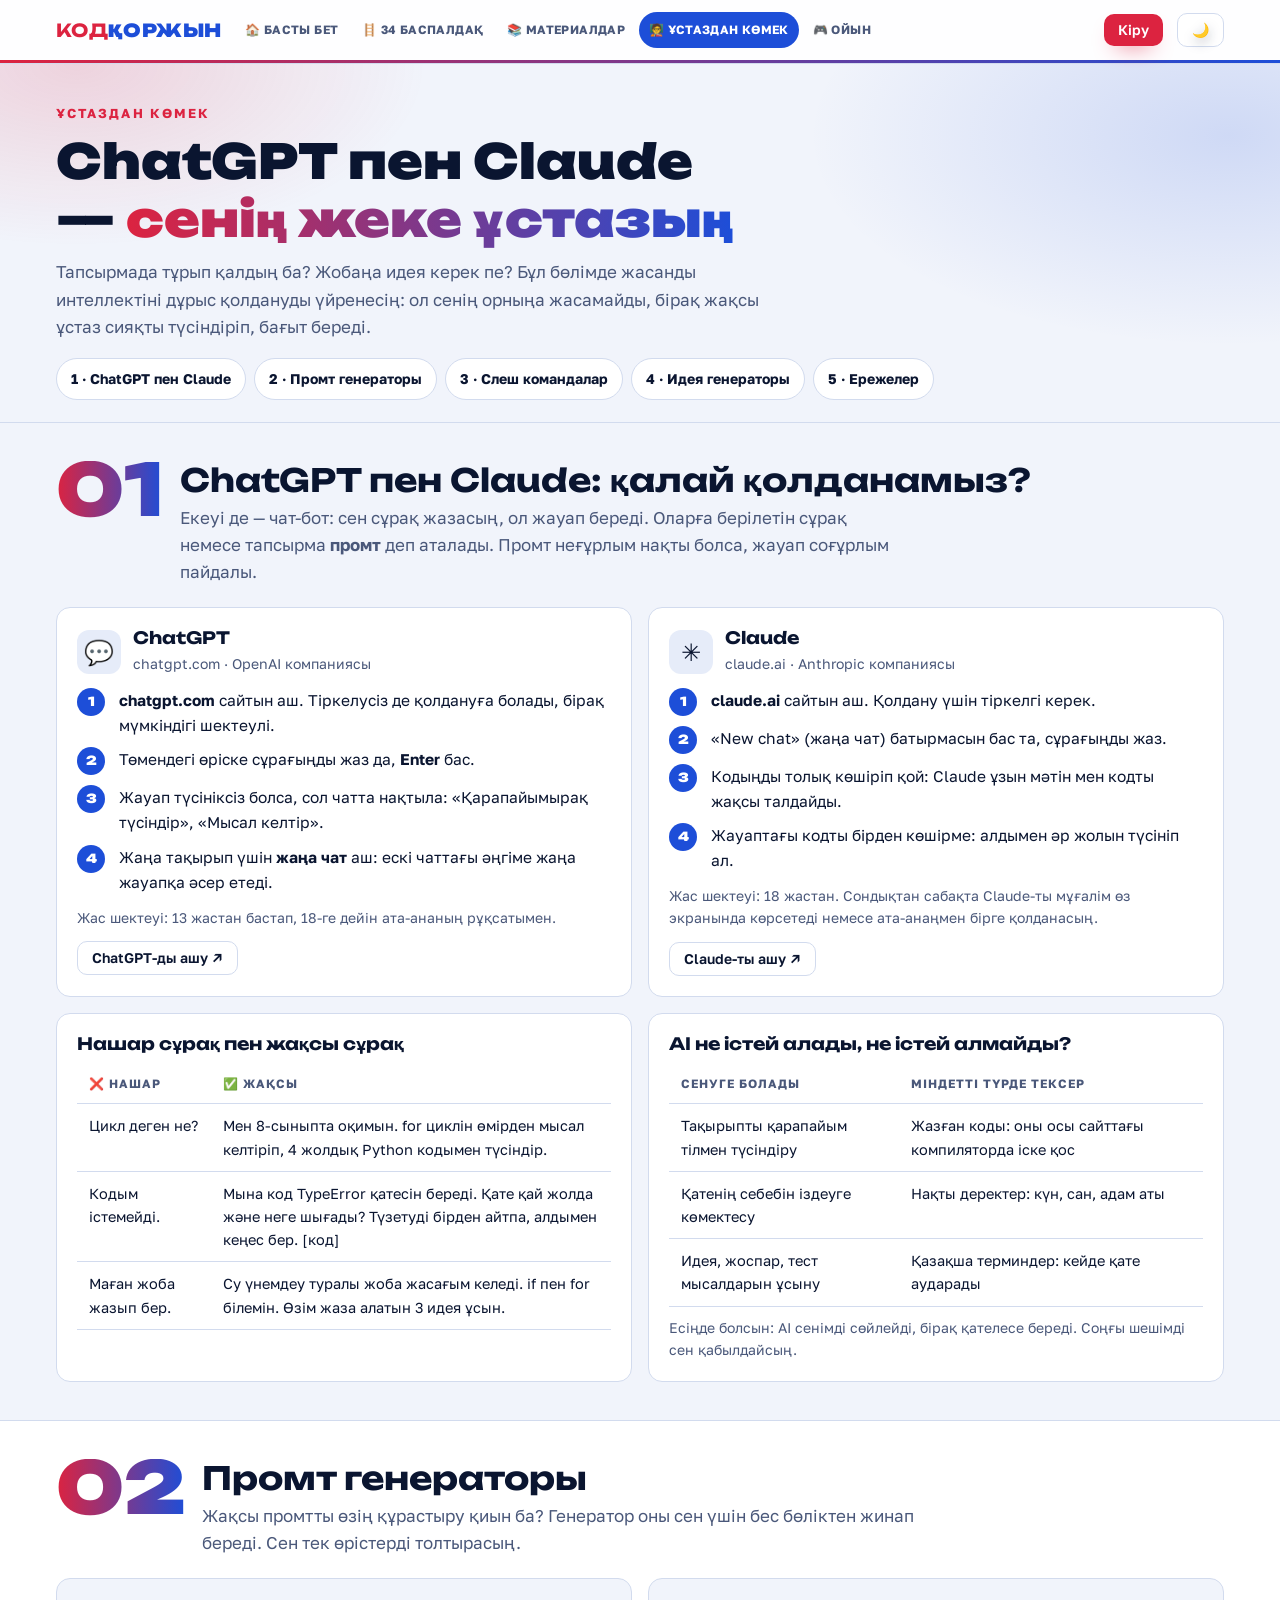
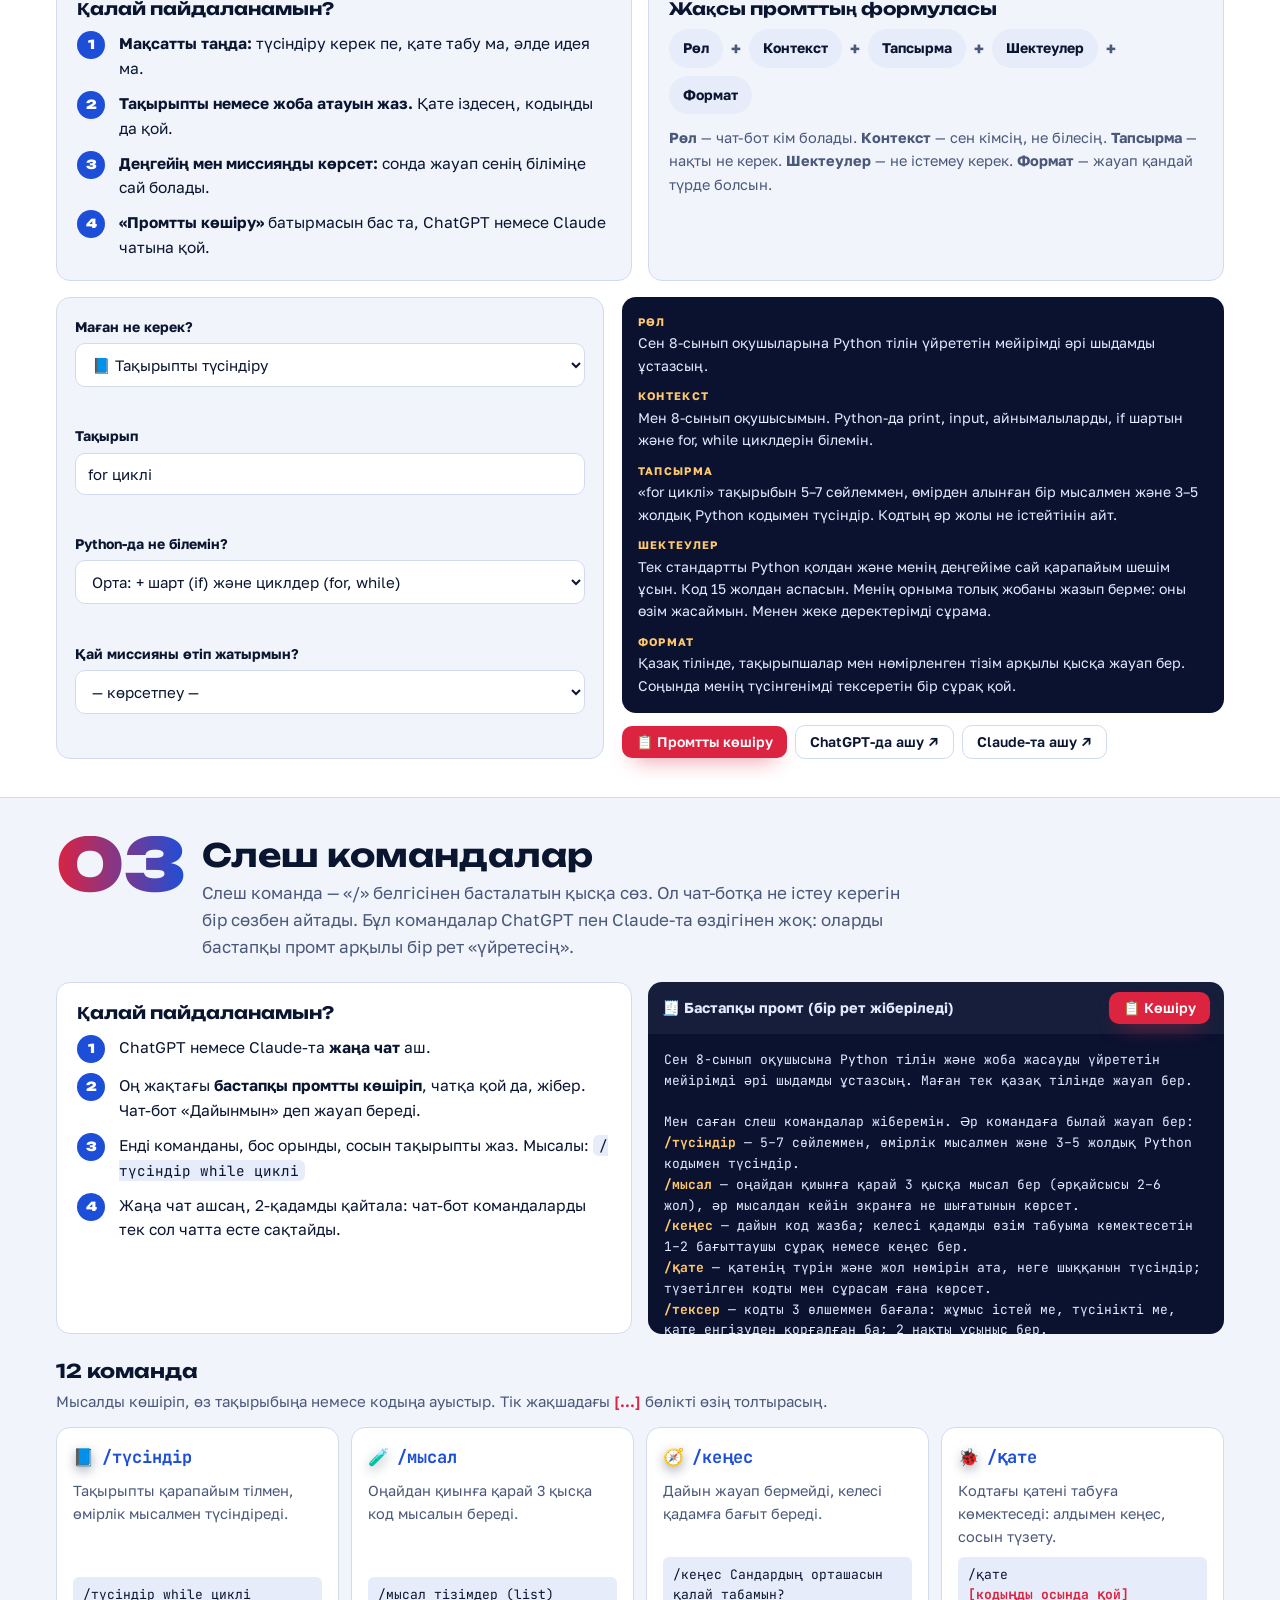
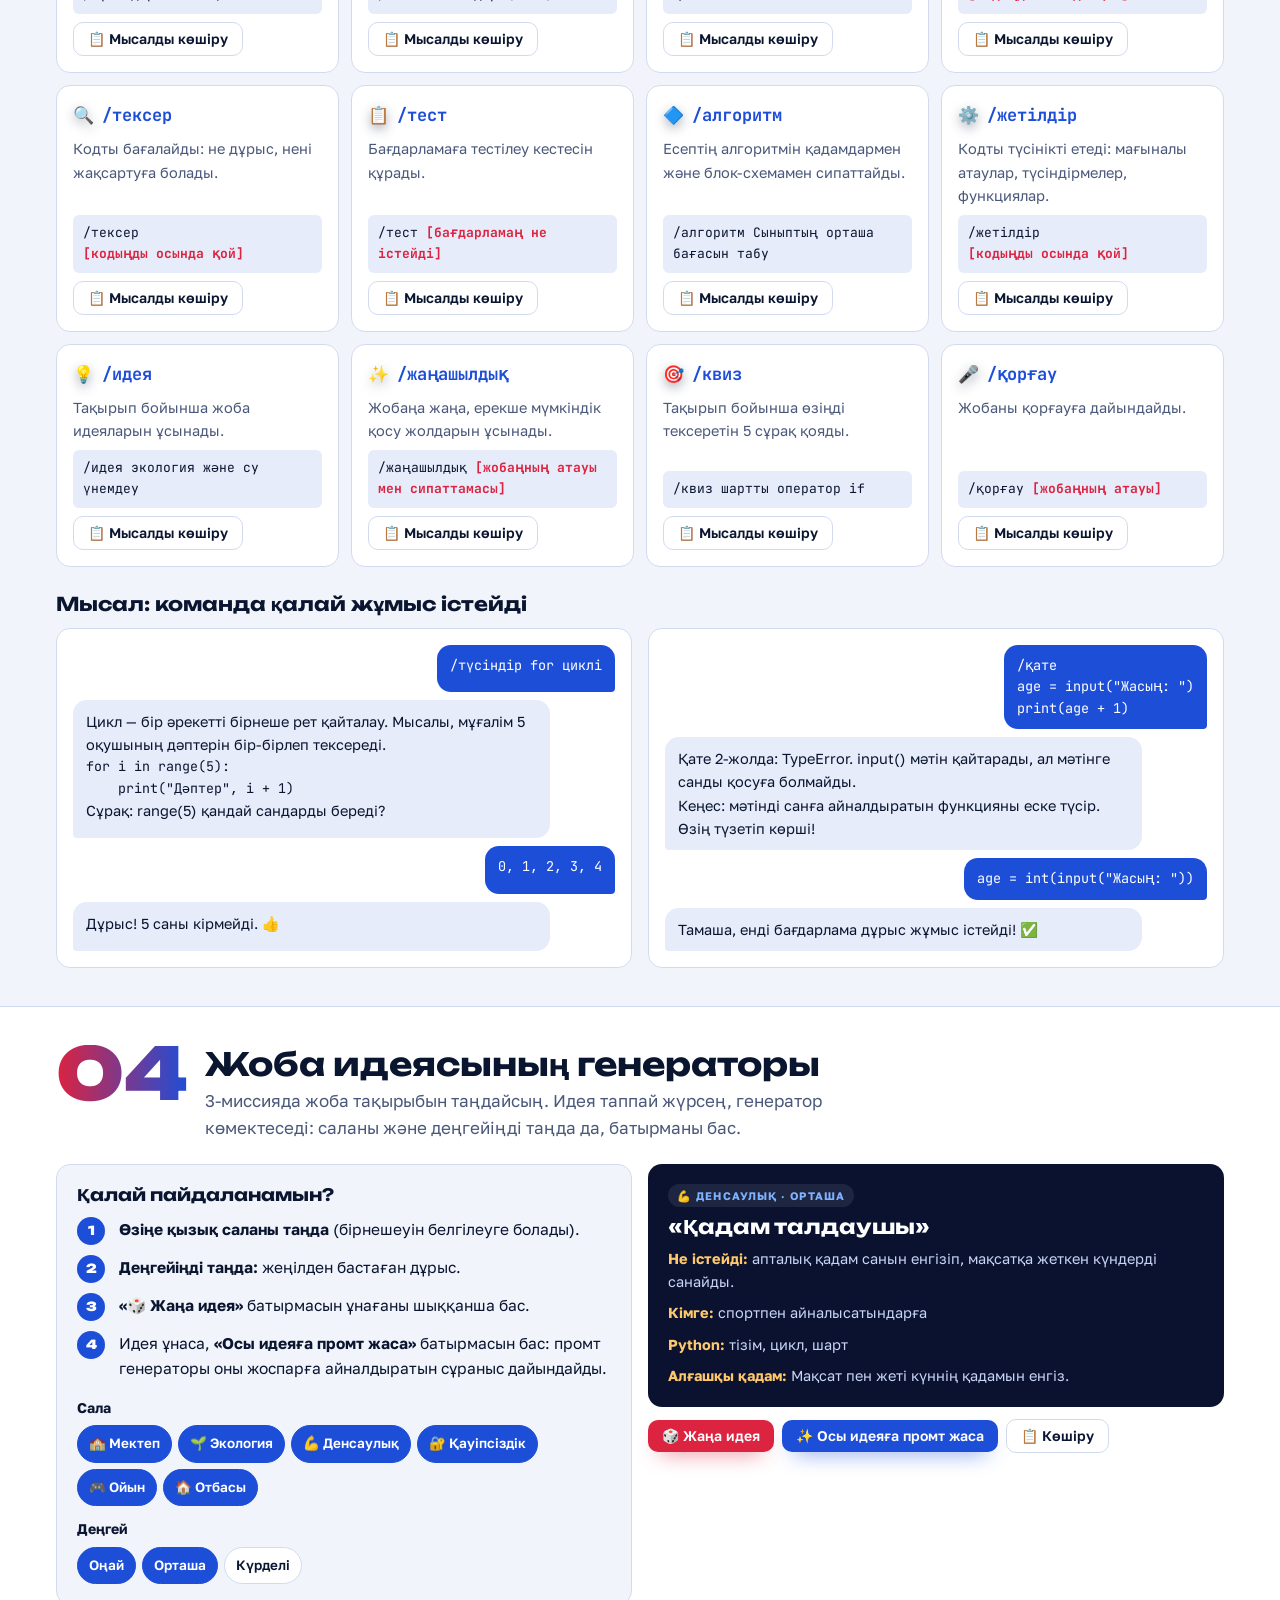
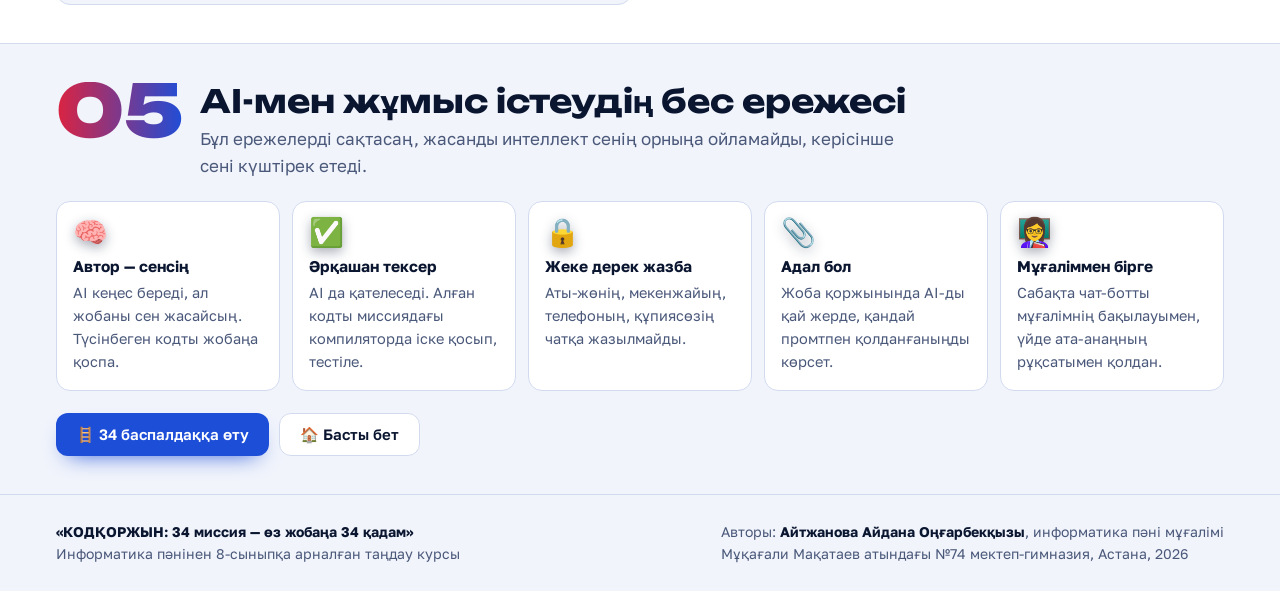
==== commit 706a465a: "Add files via upload" ====
--- a/komek.html
+++ b/komek.html
@@ -237,7 +237,7 @@
   </div>
 </footer>
 
-<script src="kk-core.js?v=3"></script>
+<script src="kk-core.js?v=4"></script>
 <script src="missions-data.js?v=3"></script>
 <script>
 (function () {
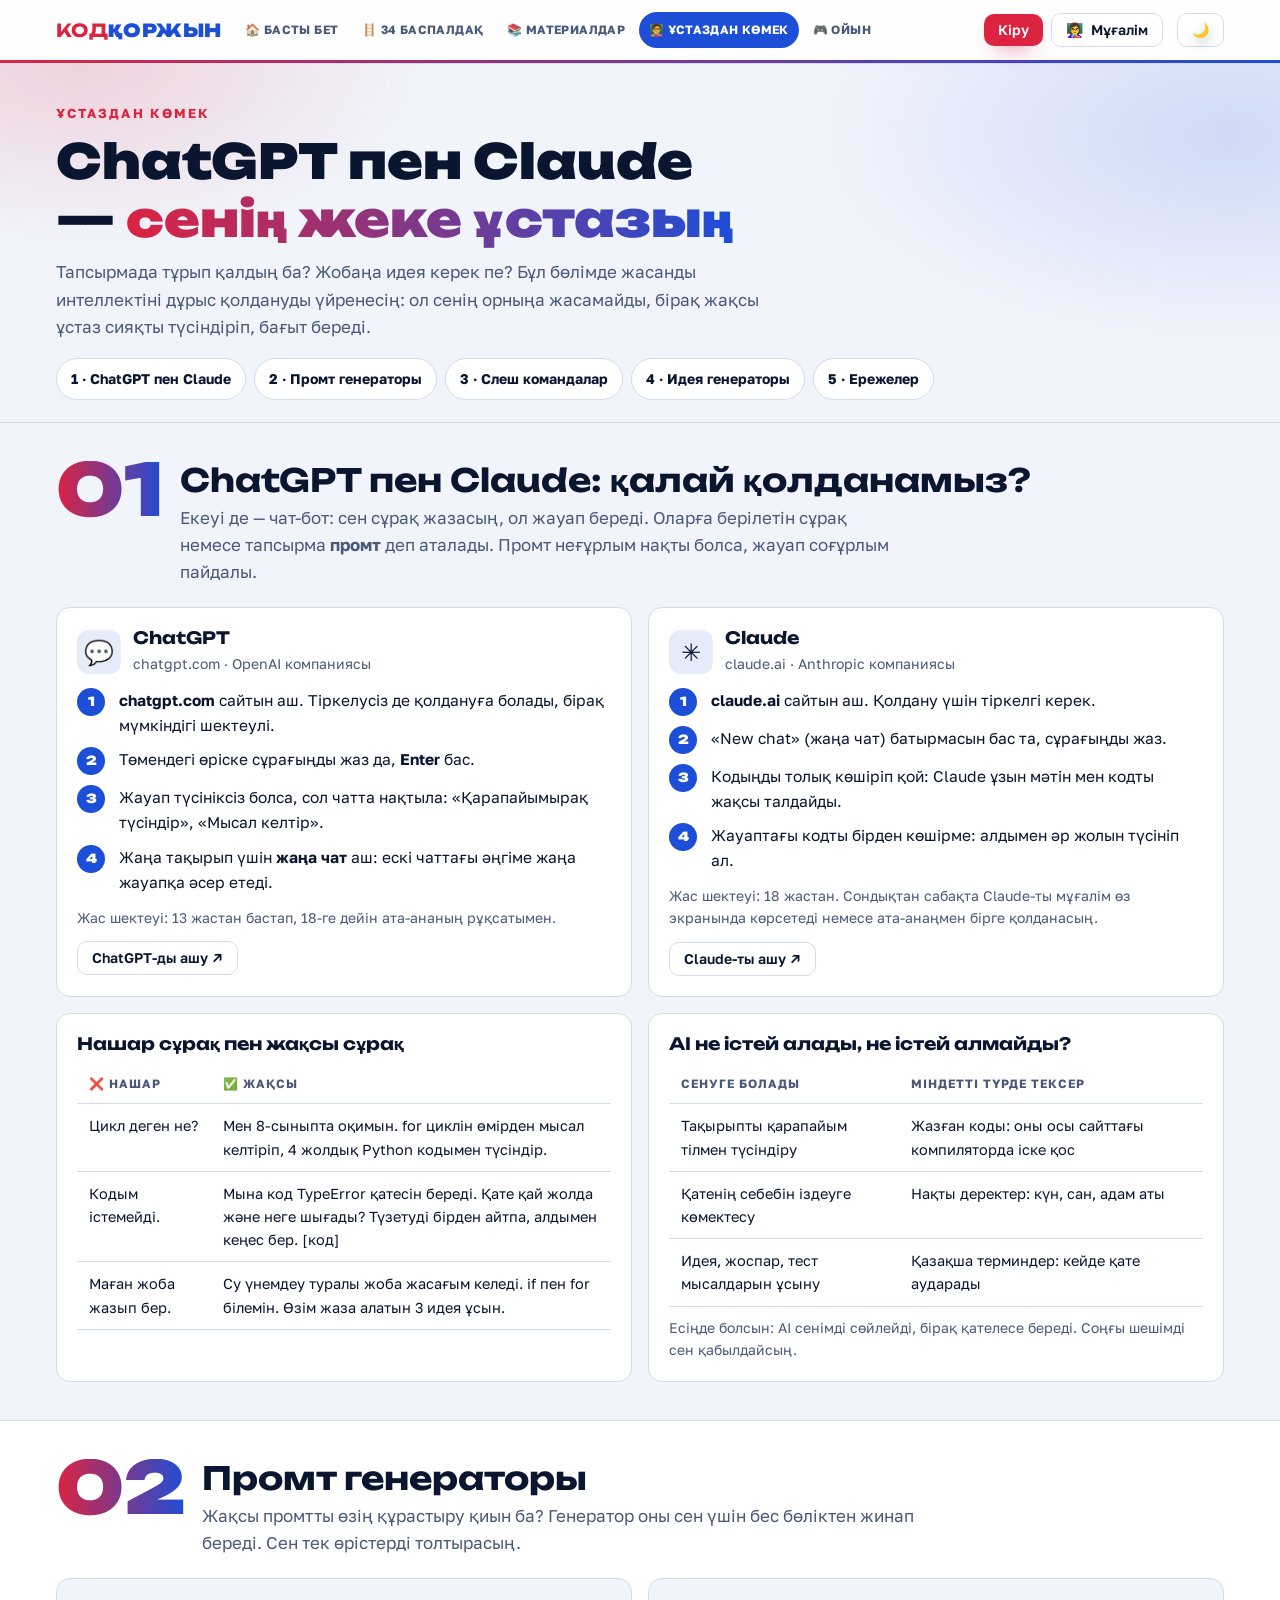
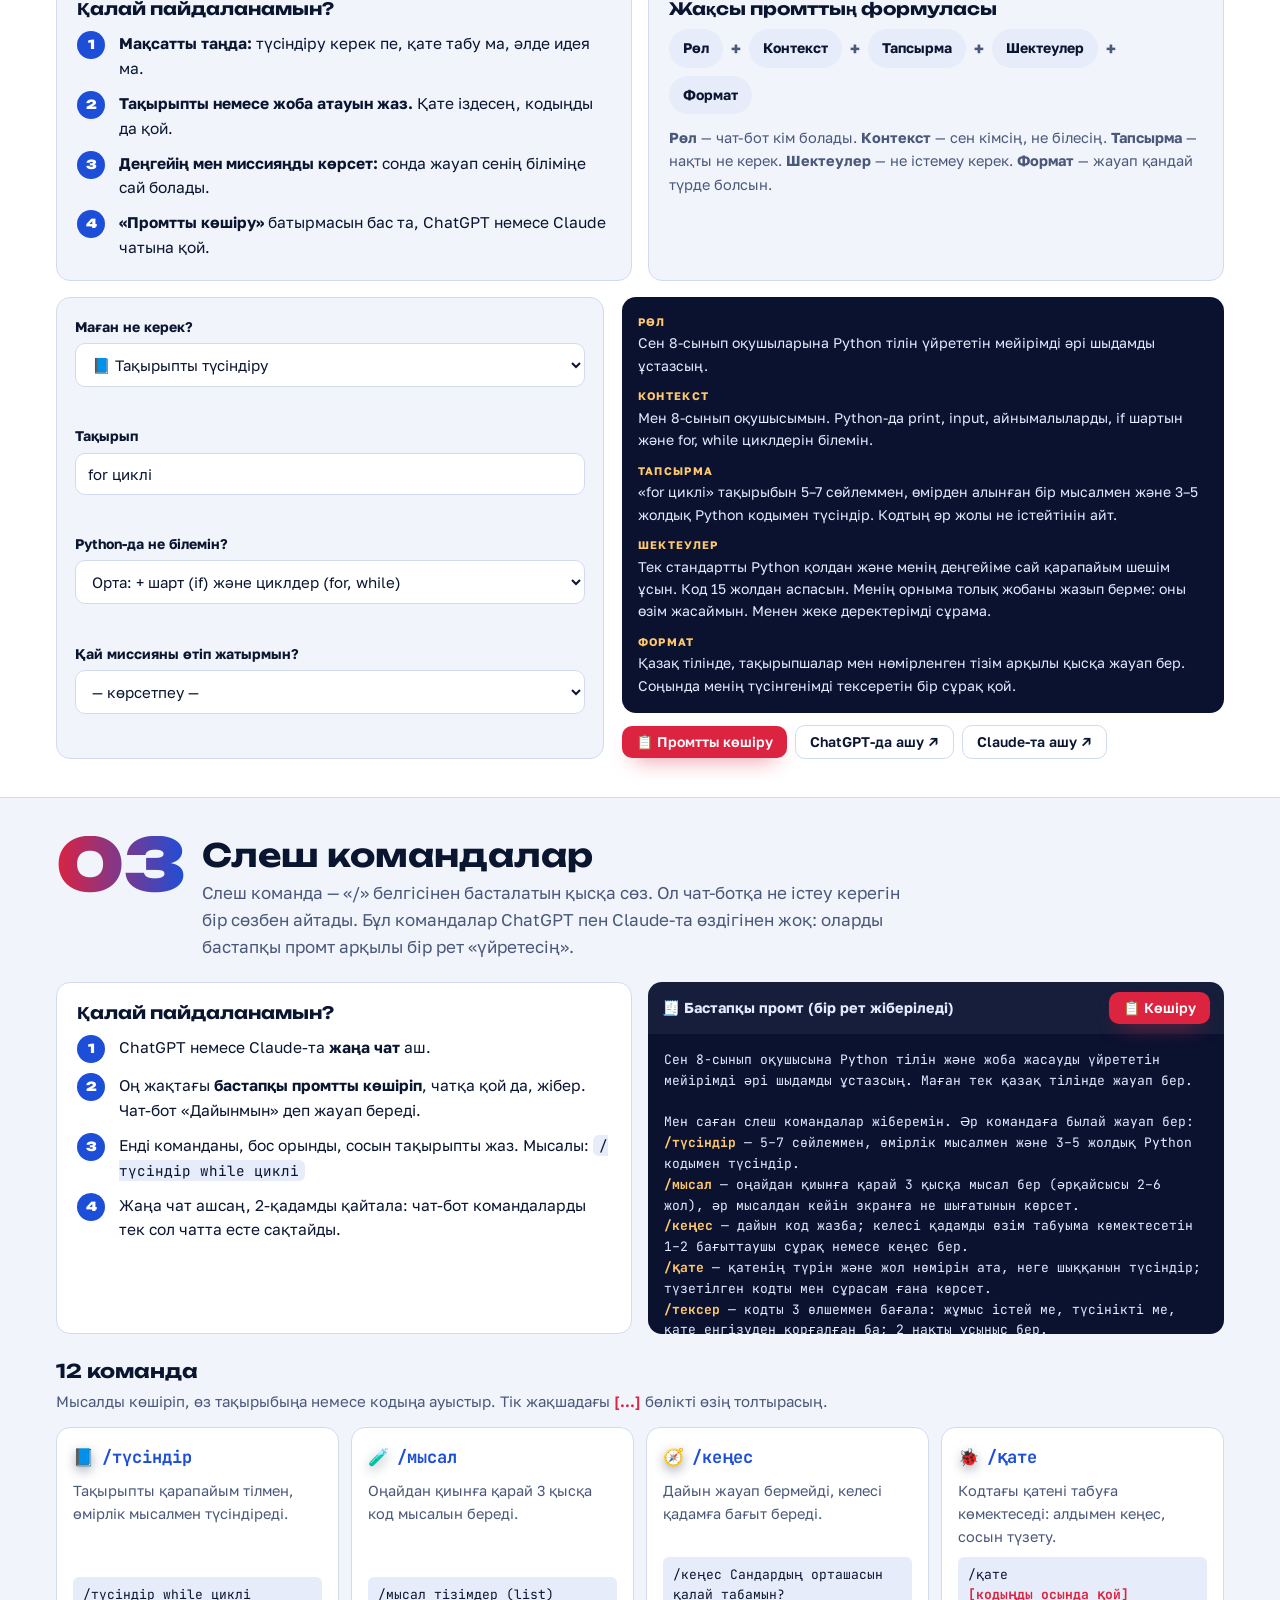
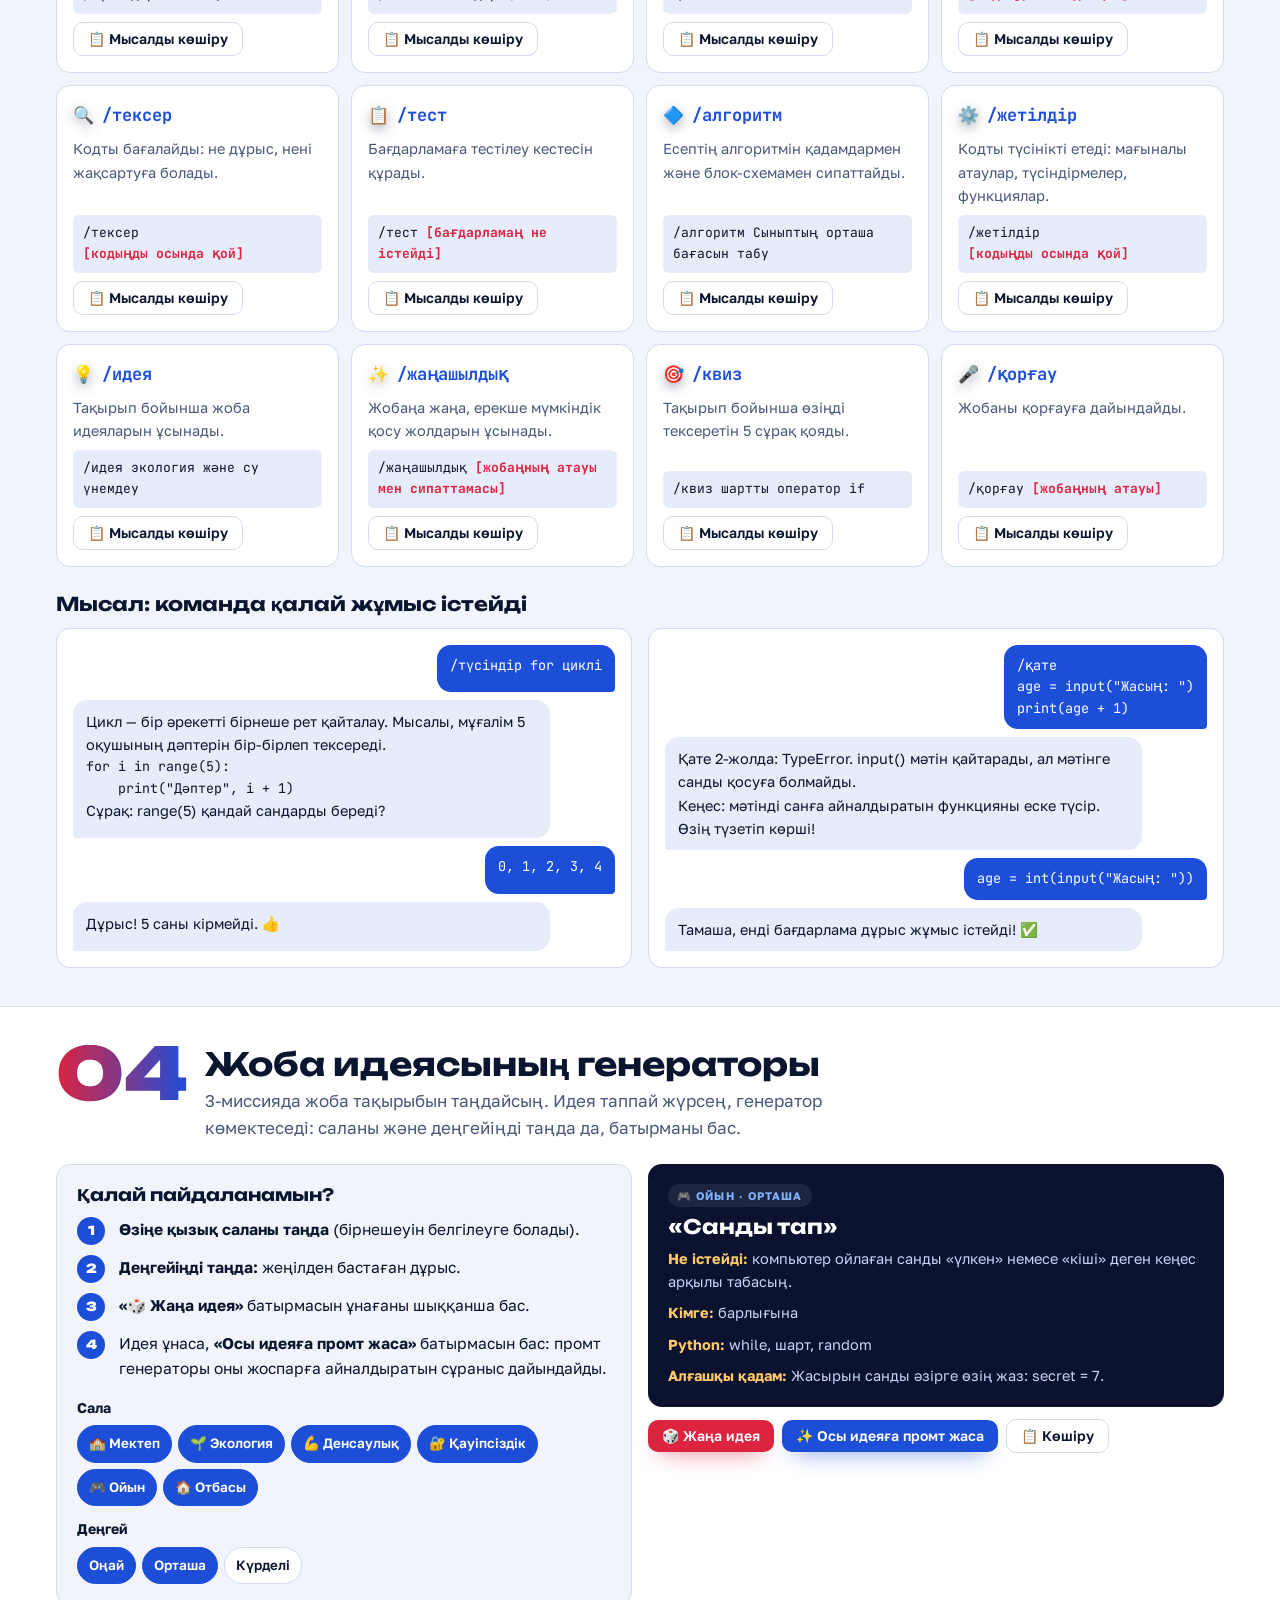
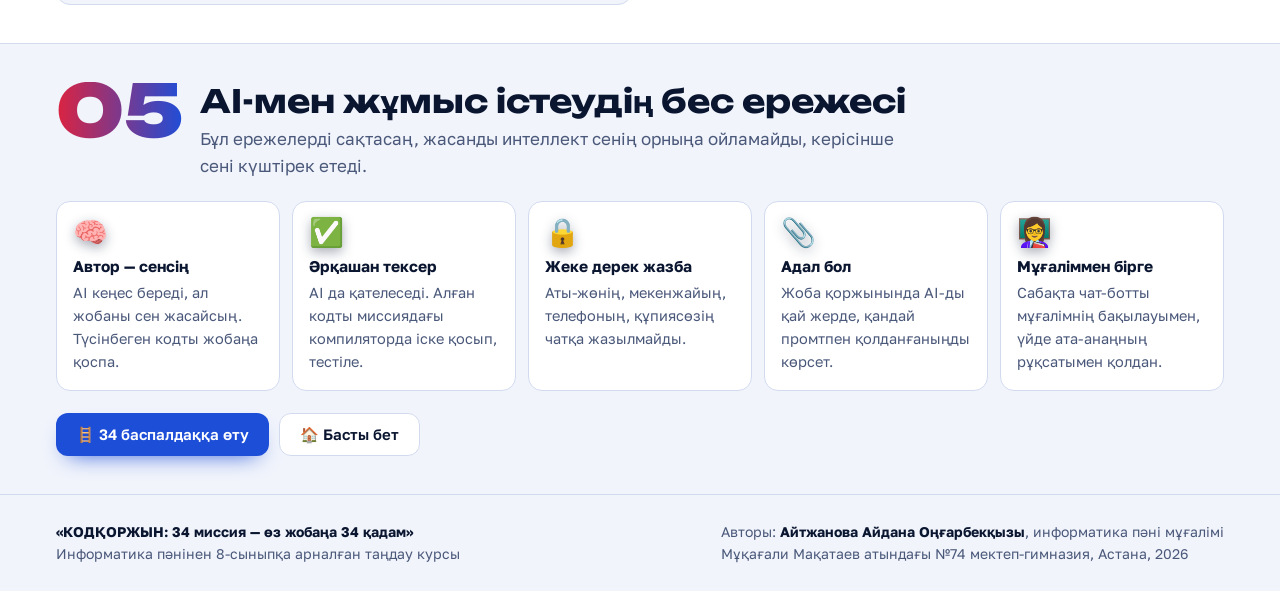
==== commit ab02b082: "Add files via upload" ====
--- a/komek.html
+++ b/komek.html
@@ -7,7 +7,7 @@
 <link rel="preconnect" href="https://fonts.googleapis.com">
 <link rel="preconnect" href="https://fonts.gstatic.com" crossorigin>
 <link rel="stylesheet" href="https://fonts.googleapis.com/css2?family=Unbounded:wght@500;700;900&family=Golos+Text:wght@400;500;600;700&family=JetBrains+Mono:wght@400;600;700&display=swap">
-<link rel="stylesheet" href="kk.css?v=3">
+<link rel="stylesheet" href="kk.css?v=4">
 </head>
 <body>
 <header class="top" id="top"></header>
@@ -237,7 +237,7 @@
   </div>
 </footer>
 
-<script src="kk-core.js?v=4"></script>
+<script src="kk-core.js?v=5"></script>
 <script src="missions-data.js?v=3"></script>
 <script>
 (function () {
--- a/kk.css
+++ b/kk.css
@@ -339,6 +339,7 @@
   .m-grid{grid-template-columns:repeat(2,minmax(0,1fr))}
   .lv-tab span{font-size:11.5px}
   .who-chip small{display:none}
+  .t-lbl{display:none}
   .st-box b{white-space:normal;font-size:14.5px}
   .sec-h{grid-template-columns:minmax(0,1fr)}.sec-h p{grid-column:1}
   .brand{font-size:15px}
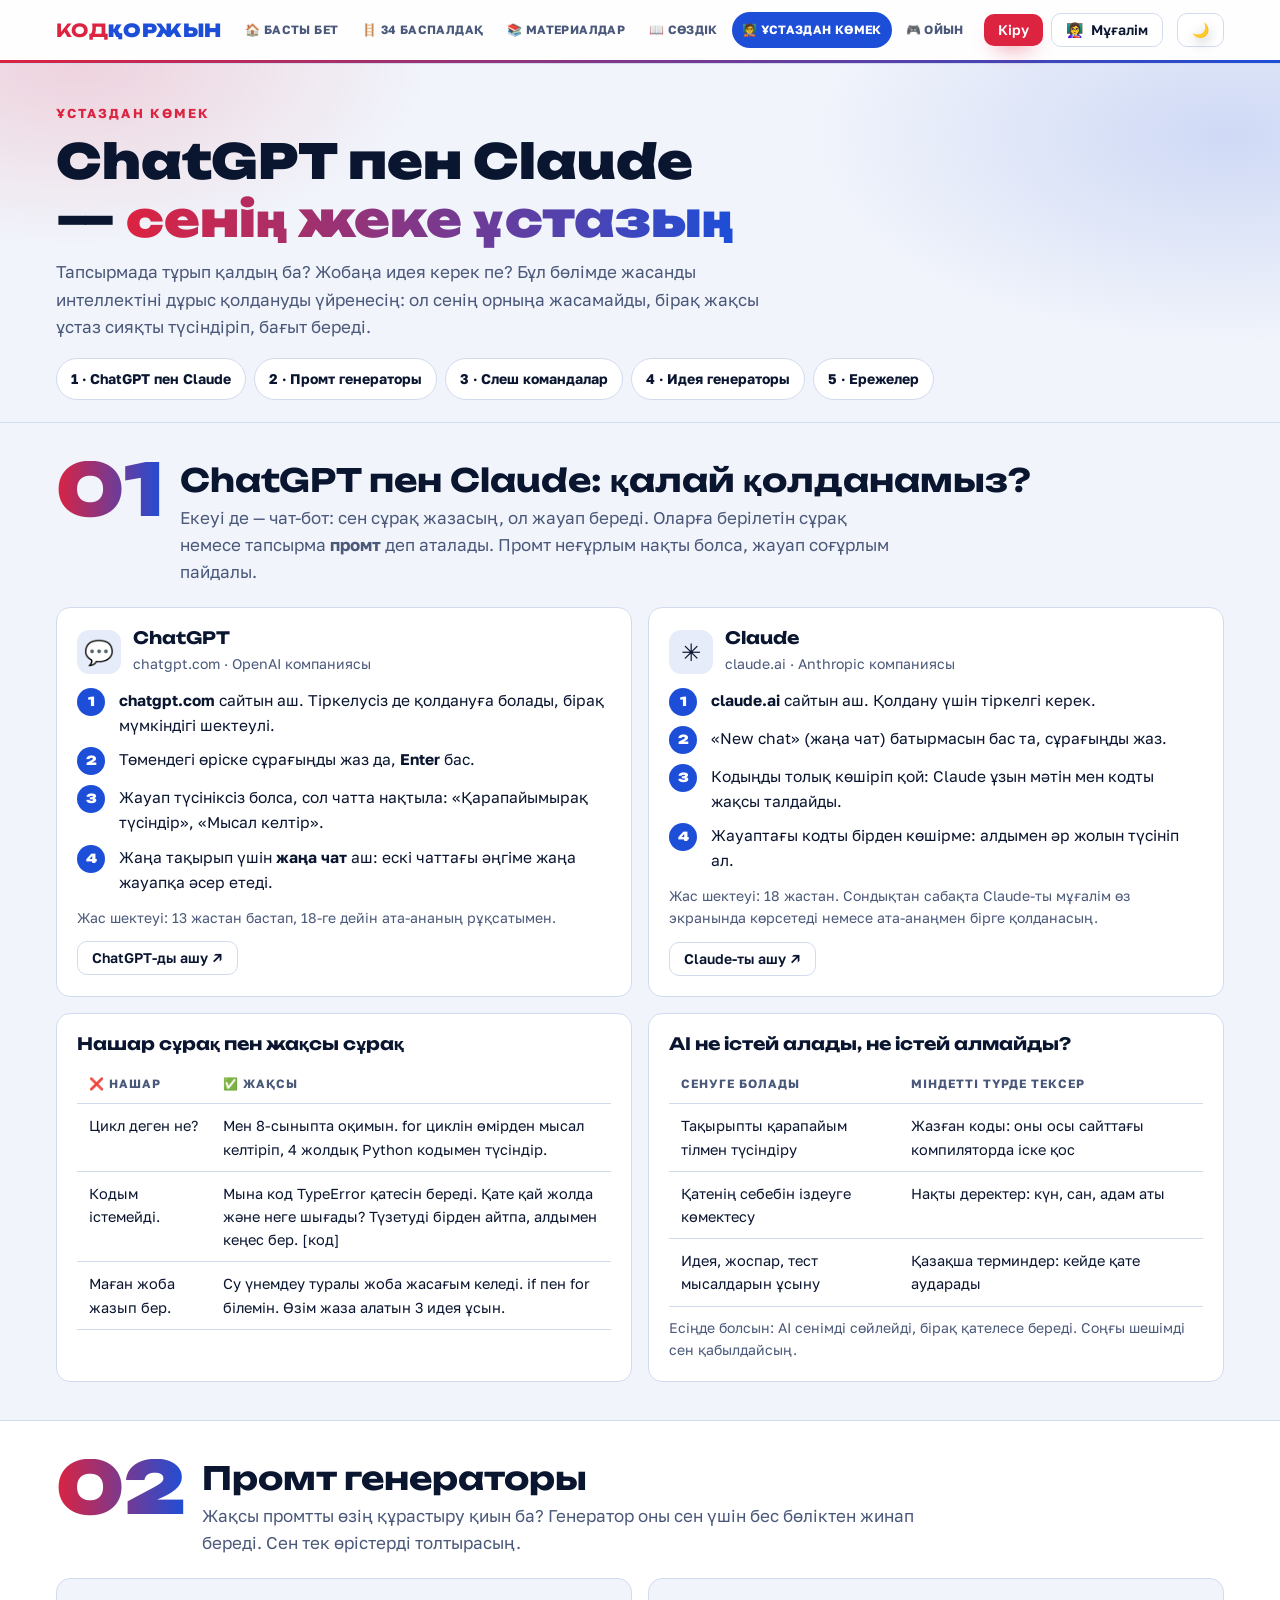
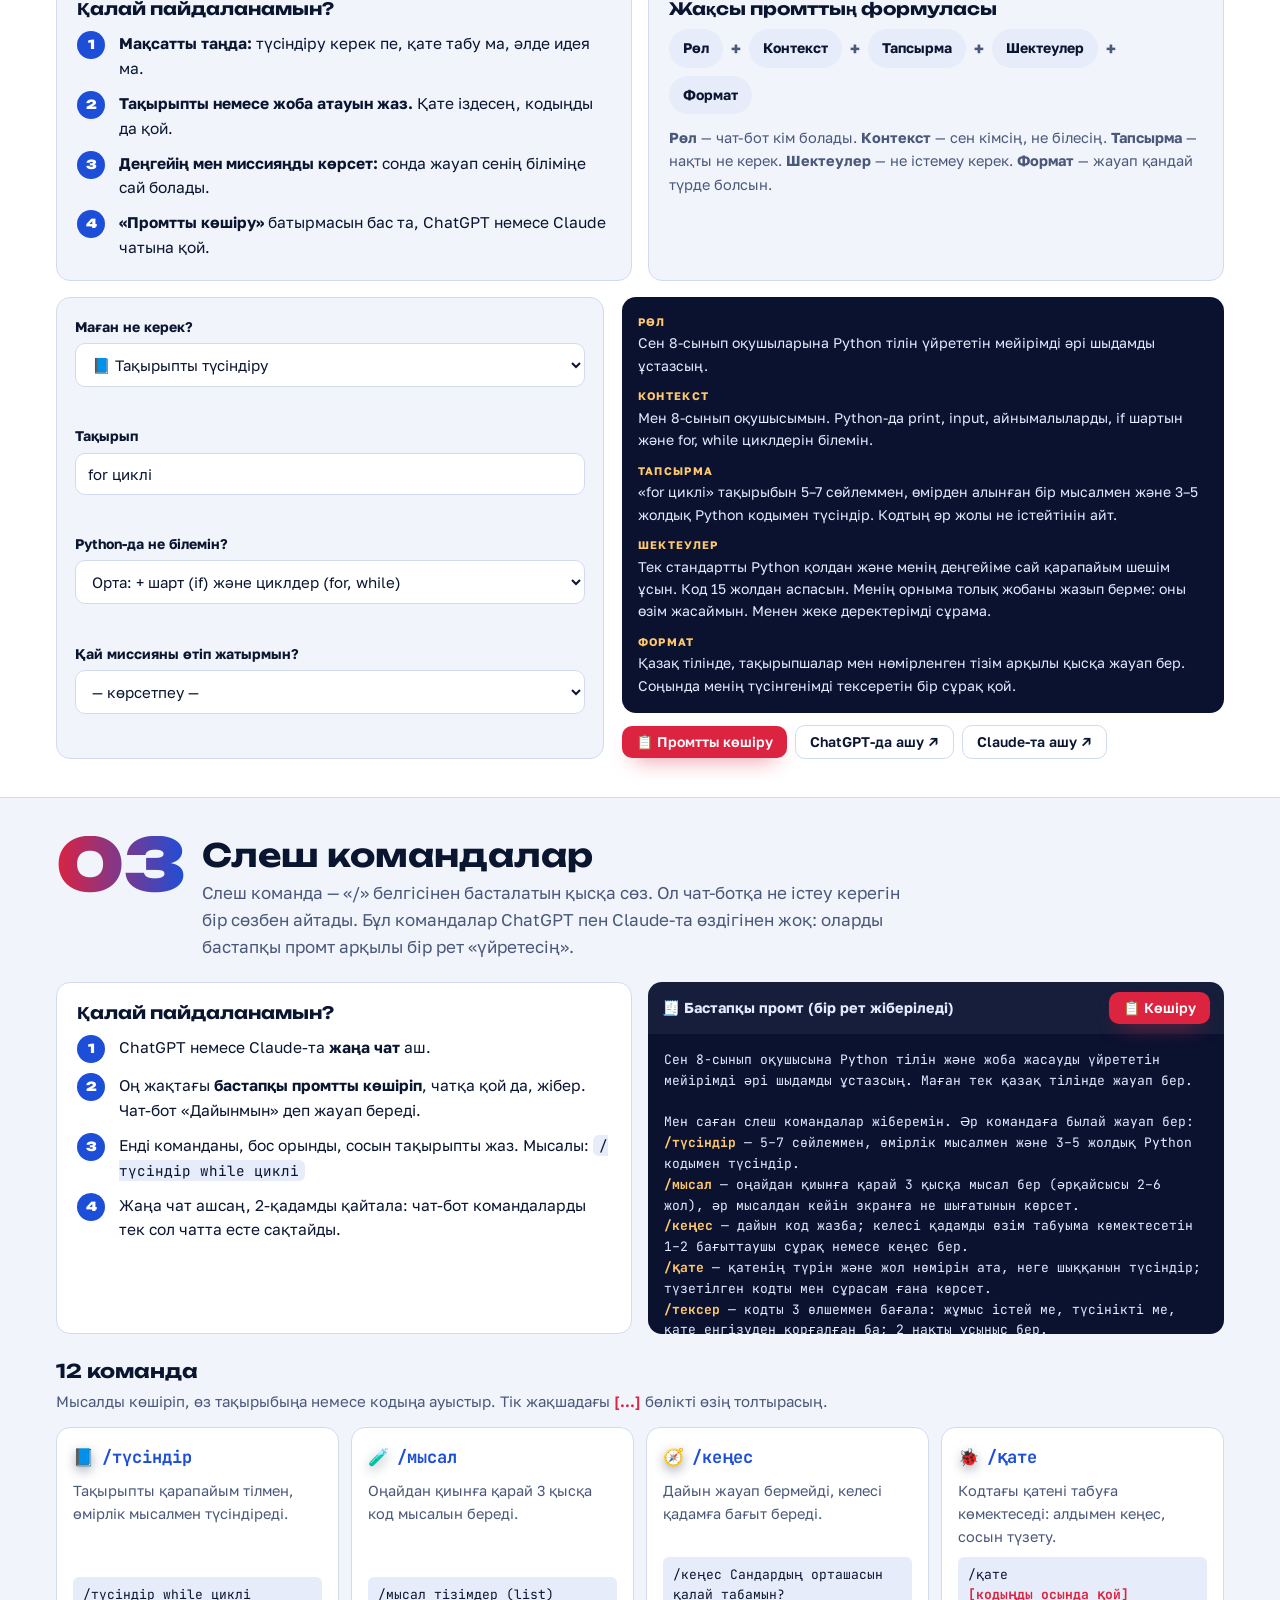
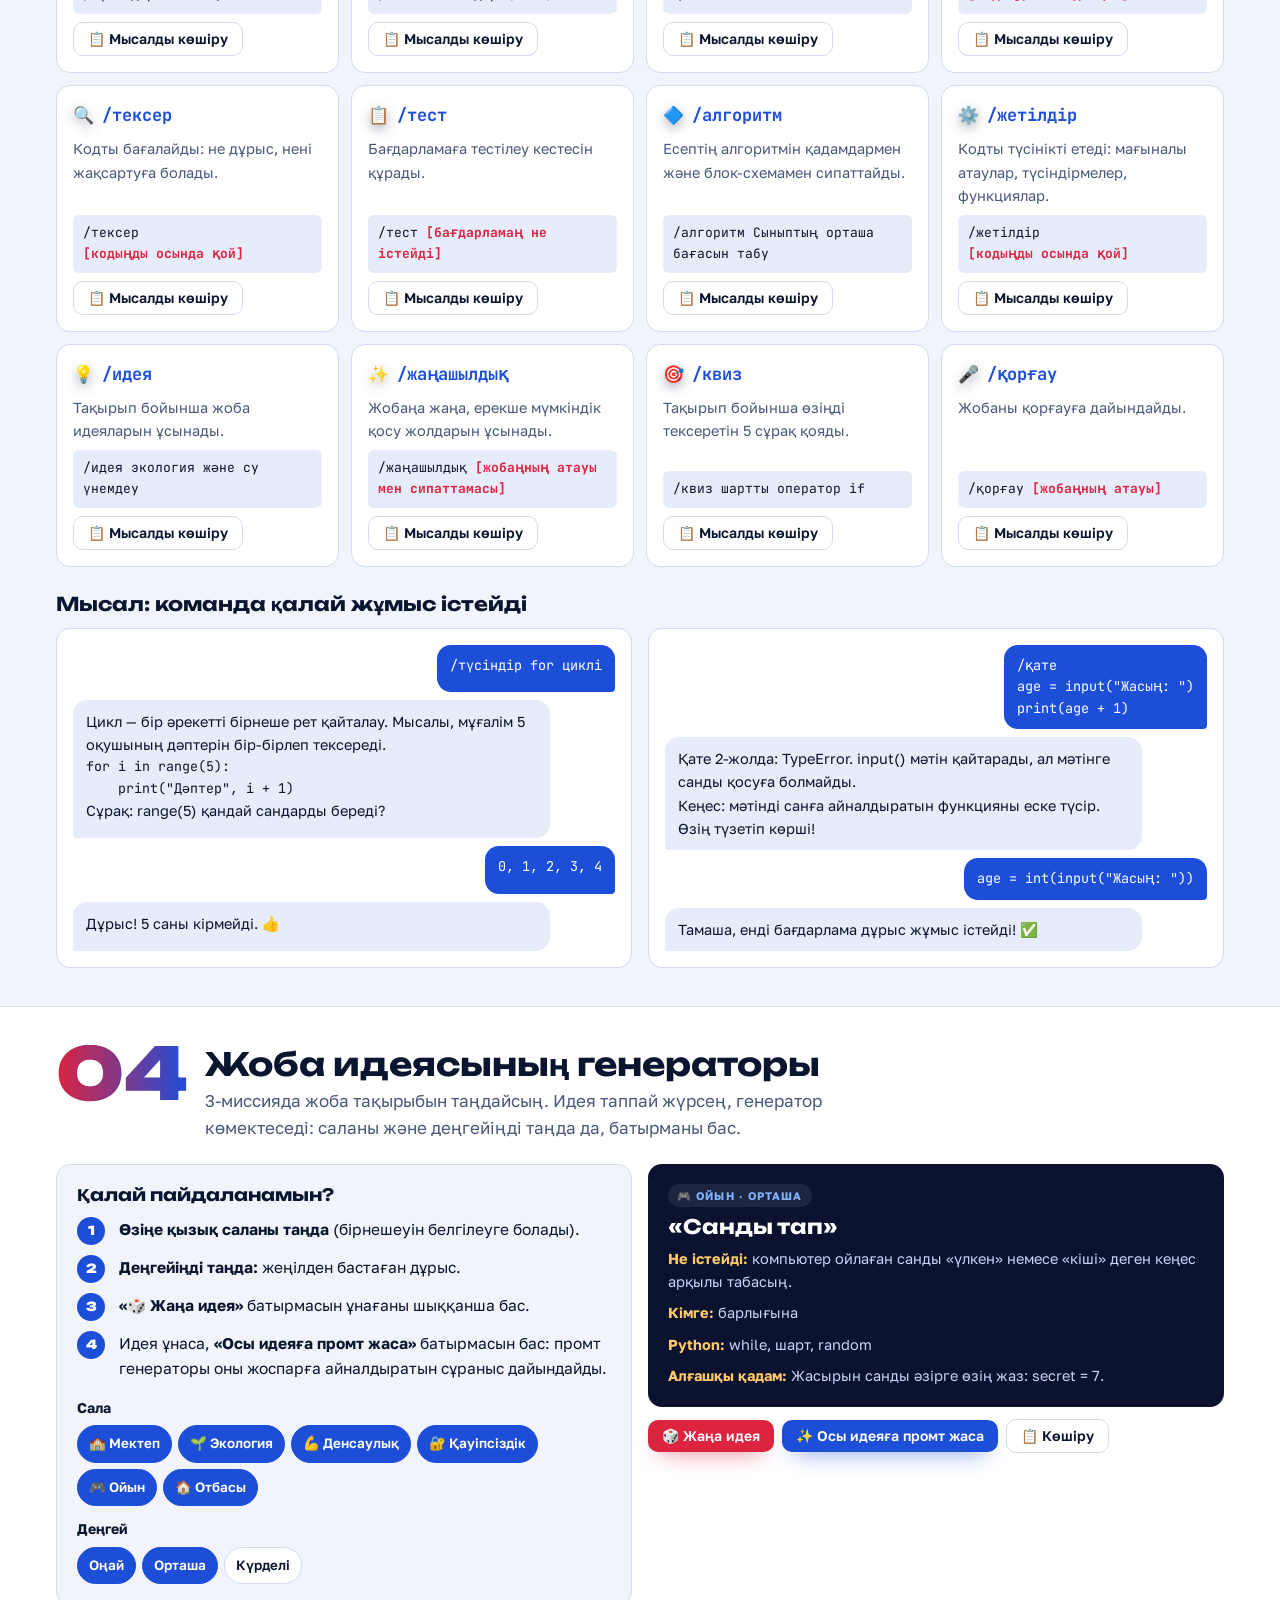
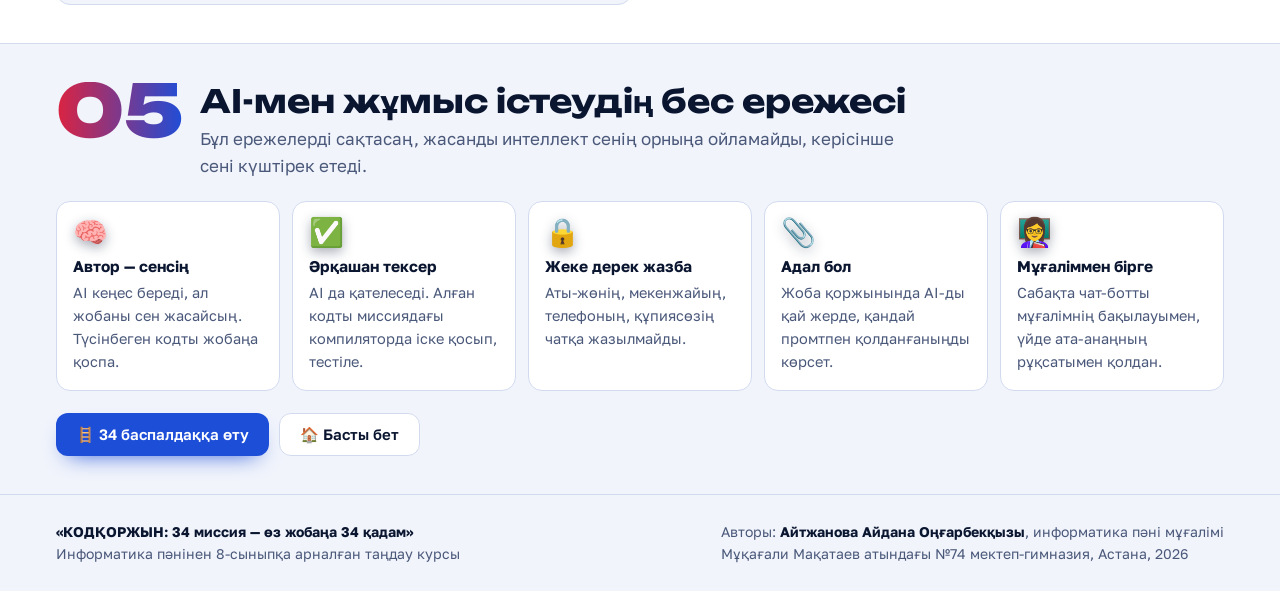
==== commit fdcc99fd: "Add files via upload" ====
--- a/komek.html
+++ b/komek.html
@@ -237,7 +237,7 @@
   </div>
 </footer>
 
-<script src="kk-core.js?v=5"></script>
+<script src="kk-core.js?v=6"></script>
 <script src="missions-data.js?v=3"></script>
 <script>
 (function () {
